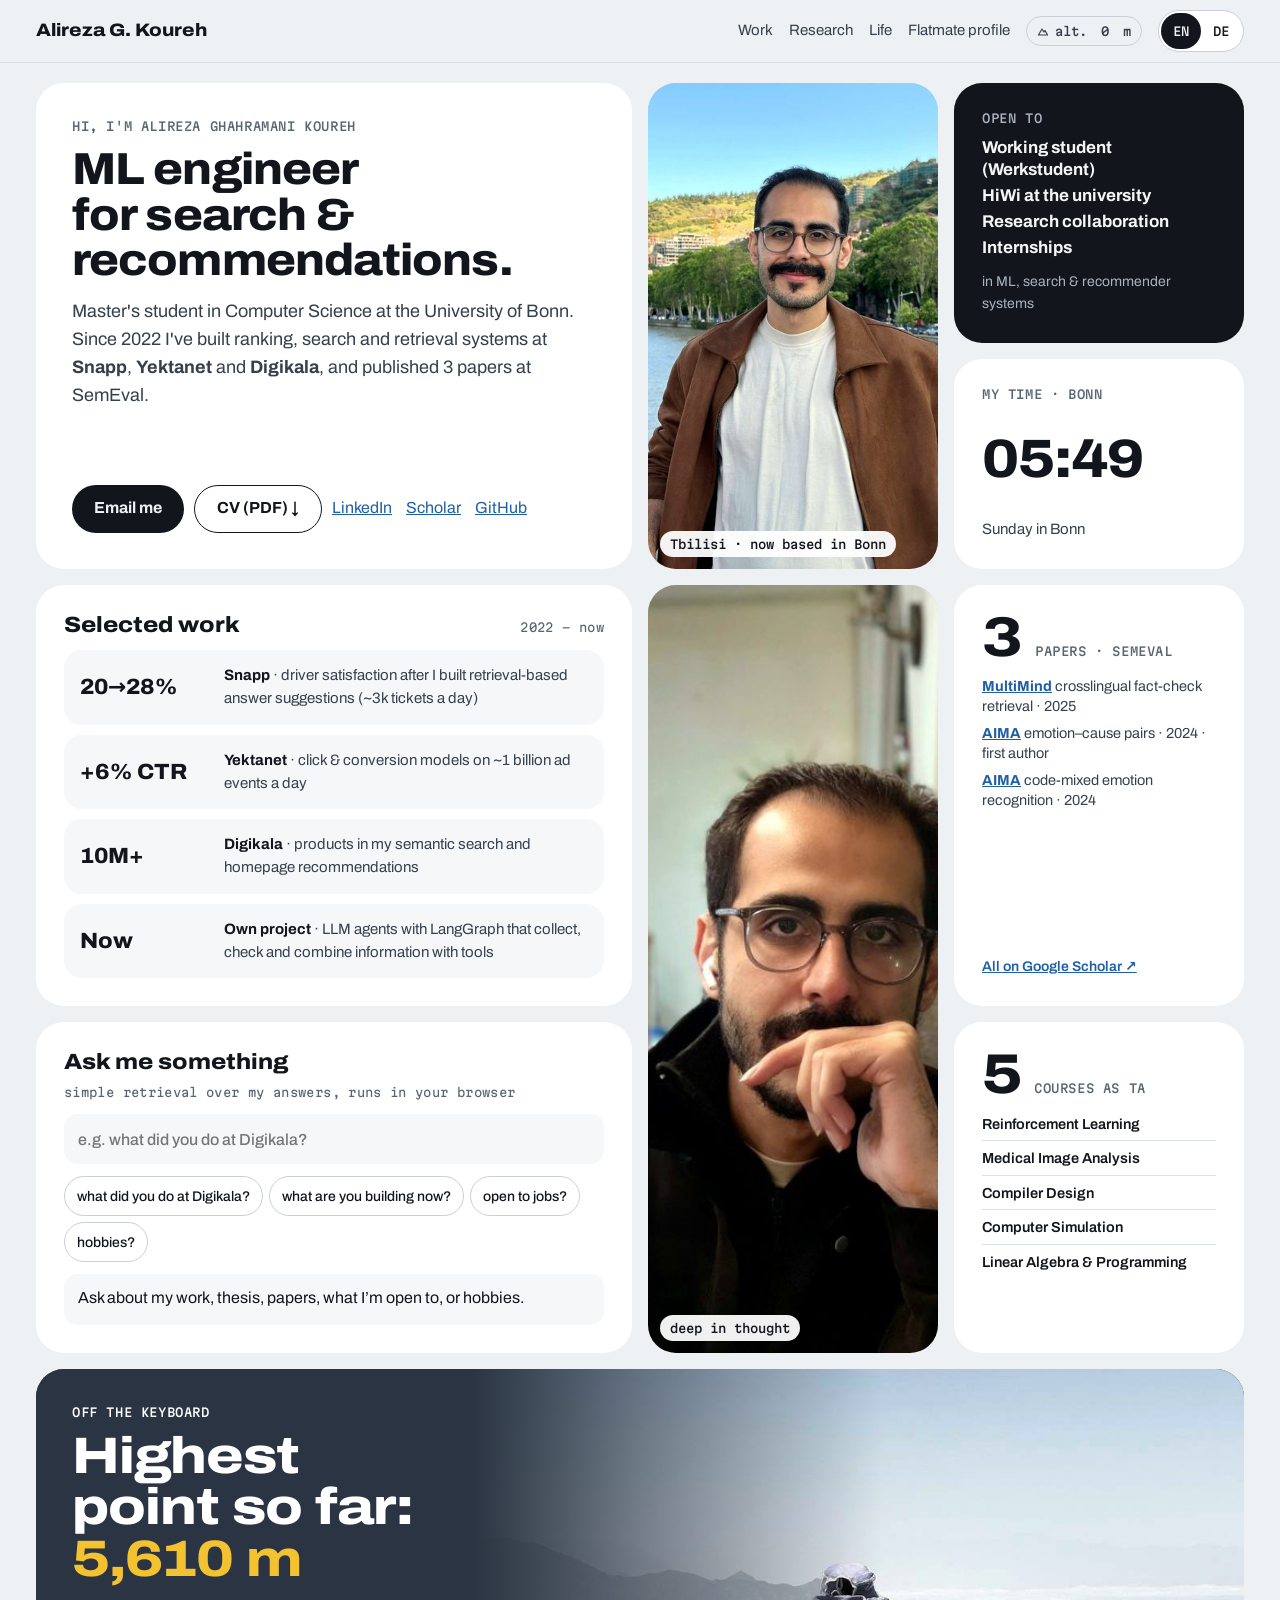
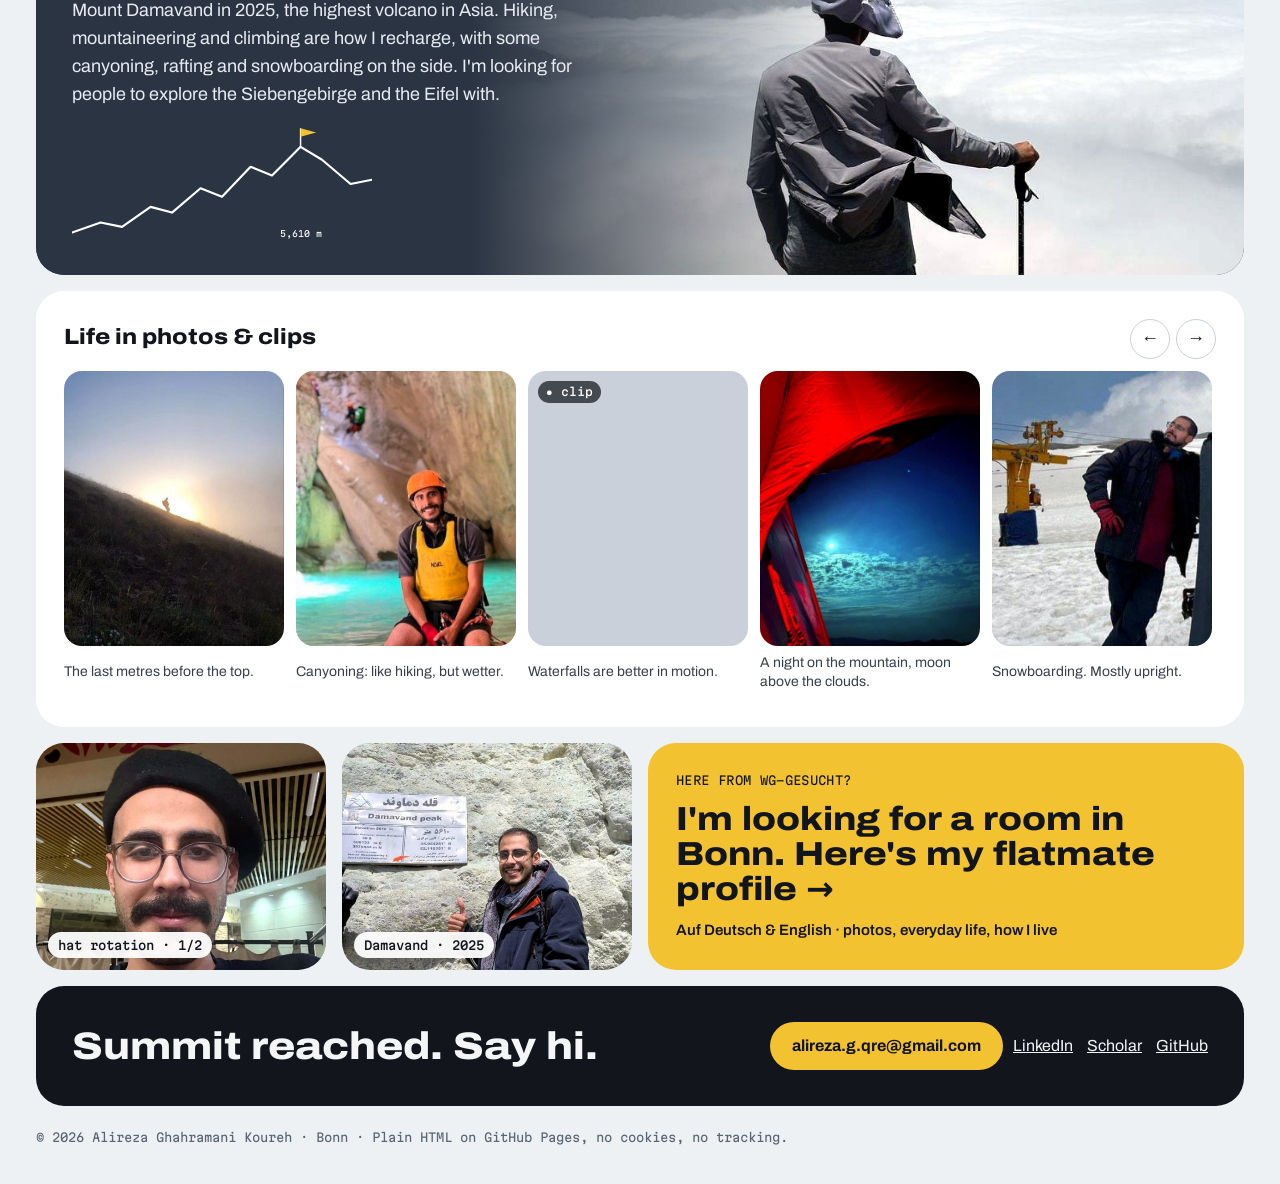
==== index.html @ dc61a6dc "Remove cowboy-hat photo Co-Authored-By: Claude Opus 5.5 <noreply@anthropic.com>" ====
<!doctype html>
<html lang="en">
<head>
<meta charset="utf-8">
<meta name="viewport" content="width=device-width, initial-scale=1, viewport-fit=cover">
<title>Alireza Ghahramani Koureh · ML engineer, MSc student in Bonn</title>
<meta name="description" content="ML engineer for search and recommendations. MSc Computer Science at the University of Bonn. Since 2022 at Snapp, Yektanet and Digikala; 3 SemEval papers.">
<meta property="og:type" content="website">
<meta property="og:url" content="https://alireza-g-qre.github.io/">
<meta property="og:title" content="Alireza Ghahramani Koureh">
<meta property="og:description" content="ML engineer for search & recommendations · MSc CS, University of Bonn">
<meta property="og:image" content="https://alireza-g-qre.github.io/assets/img/og.jpg">
<meta name="twitter:card" content="summary_large_image">
<meta name="theme-color" content="#EEF1F4">
<link rel="icon" href="data:image/svg+xml,%3Csvg xmlns='http://www.w3.org/2000/svg' viewBox='0 0 64 64'%3E%3Crect width='64' height='64' rx='16' fill='%2312161C'/%3E%3Cpath d='M10 50 L28 20 L37 34 L43 26 L54 50Z' fill='%23F2C230'/%3E%3C/svg%3E">
<link rel="stylesheet" href="assets/css/site.css?v=13">
</head>
<body>
<a class="skip" href="#main" data-i18n="skip">Skip to content</a>

<header class="top">
  <div class="top-in">
    <a class="brand" href="#main">Alireza G. Koureh</a>
    <nav class="nav" aria-label="Main">
      <a class="plain hide-sm" href="#work" data-i18n="nav.work">Work</a>
      <a class="plain hide-sm" href="#research" data-i18n="nav.research">Research</a>
      <a class="plain hide-sm" href="#life" data-i18n="nav.life">Life</a>
      <a class="plain" href="wg/" data-i18n="nav.wg">Flatmate profile</a>
      <span class="alt hide-sm" title="Altitude: climbs while you scroll" aria-hidden="true">
        <svg width="12" height="12" viewBox="0 0 24 24" fill="none" stroke="currentColor" stroke-width="2.4" stroke-linecap="round" stroke-linejoin="round"><path d="M3 20l7-12 4 6 2-3 5 9z"/></svg>
        alt.&nbsp;<span id="alt">0</span>&nbsp;m
      </span>
      <div class="lang" role="group" aria-label="Language">
        <button type="button" data-lang="en" aria-pressed="true">EN</button>
        <button type="button" data-lang="de" aria-pressed="false">DE</button>
      </div>
    </nav>
  </div>
</header>

<main id="main" class="g">

  <section class="tile big between c2 r2 hero" style="--i:0">
    <div style="display:grid;gap:14px">
      <span class="kicker" data-i18n="hero.kicker">Hi, I'm Alireza Ghahramani Koureh</span>
      <h1 data-i18n="hero.title">ML engineer for search &amp; recommendations.</h1>
      <p data-i18n="hero.text">Master's student in Computer Science at the University of Bonn. Since 2022 I've built ranking, search and retrieval systems at <strong>Snapp</strong>, <strong>Yektanet</strong> and <strong>Digikala</strong>, and published 3 papers at SemEval.</p>
    </div>
    <div class="actions">
      <a class="btn solid" href="mailto:alireza.g.qre@gmail.com" data-i18n="hero.email">Email me</a>
      <a class="btn line" href="cv/Alireza_Ghahramani_Koureh_CV.pdf" data-i18n="hero.cv">CV (PDF) ↓</a>
      <span class="links">
        <a href="https://www.linkedin.com/in/alireza-ghahramanikoureh/">LinkedIn</a>
        <a href="https://scholar.google.com/citations?hl=en&amp;user=39O8OBsAAAAJ">Scholar</a>
        <a href="https://github.com/Alireza-G-Qre">GitHub</a>
      </span>
    </div>
  </section>

  <figure class="tile photo r2" style="--i:1">
    <img src="assets/img/tbilisi-river.jpg" srcset="assets/img/tbilisi-river-sm.jpg 700w, assets/img/tbilisi-river.jpg 1400w" sizes="(max-width:680px) 100vw, 25vw" alt="Alireza smiling on a bridge in Tbilisi" style="object-position:50% 28%" fetchpriority="high">
    <figcaption class="chip" data-i18n="chip.tbilisi">Tbilisi · now based in Bonn</figcaption>
  </figure>

  <section class="tile dark between open" style="--i:2">
    <span class="kicker" data-i18n="open.k">Open to</span>
    <ul>
      <li data-i18n="open.1">Working student (Werkstudent)</li>
      <li data-i18n="open.2">HiWi at the university</li>
      <li data-i18n="open.3">Research collaboration</li>
      <li data-i18n="open.4">Internships</li>
    </ul>
    <span style="font-size:14px;color:var(--dark-muted)" data-i18n="open.in">in ML, search &amp; recommender systems</span>
  </section>

  <section class="tile between" style="--i:3" aria-label="Local time in Bonn">
    <span class="kicker" data-i18n="clock.k">My time · Bonn</span>
    <span class="clock"><span id="hh">--</span><span class="colon">:</span><span id="mm">--</span></span>
    <span id="day" style="font-size:15px;color:var(--ink-2)">Bonn, Germany</span>
  </section>

  <section id="work" class="tile c2" style="--i:4">
    <div class="head"><h2 data-i18n="work.h">Selected work</h2><span class="mono muted">2022 – now</span></div>
    <div class="work">
      <div class="work-row"><b>20→28%</b><span data-i18n="work.1"><strong>Snapp</strong> · driver satisfaction after I built retrieval-based answer suggestions (~3k tickets a day)</span></div>
      <div class="work-row"><b>+6% CTR</b><span data-i18n="work.2"><strong>Yektanet</strong> · click &amp; conversion models on ~1 billion ad events a day</span></div>
      <div class="work-row"><b>10M+</b><span data-i18n="work.3"><strong>Digikala</strong> · products in my semantic search and homepage recommendations</span></div>
      <div class="work-row"><b data-i18n="work.nowk">Now</b><span data-i18n="work.4"><strong>Own project</strong> · LLM agents with LangGraph that collect, check and combine information with tools</span></div>
    </div>
  </section>

  <figure class="tile photo r2" style="--i:5">
    <img src="assets/img/thinking-sm.jpg" srcset="assets/img/thinking-sm.jpg 700w, assets/img/thinking.jpg 1400w" sizes="(max-width:680px) 100vw, 25vw" alt="Alireza, thoughtful, hand on chin" style="object-position:50% 35%" loading="lazy">
    <figcaption class="chip" data-i18n="chip.office">deep in thought</figcaption>
  </figure>

  <section id="research" class="tile stat" style="--i:6">
    <div class="stat-head"><span class="num">3</span><span class="kicker" data-i18n="papers.k">Papers · SemEval</span></div>
    <ul class="mini-list">
      <li><a href="https://aclanthology.org/2025.semeval-1.303/">MultiMind</a> <span data-i18n="papers.1">crosslingual fact-check retrieval · 2025</span></li>
      <li><a href="https://doi.org/10.18653/v1/2024.semeval-1.243">AIMA</a> <span data-i18n="papers.2">emotion–cause pairs · 2024 · first author</span></li>
      <li><a href="https://doi.org/10.18653/v1/2024.semeval-1.244">AIMA</a> <span data-i18n="papers.3">code-mixed emotion recognition · 2024</span></li>
    </ul>
    <a class="more" href="https://scholar.google.com/citations?hl=en&amp;user=39O8OBsAAAAJ" data-i18n="papers.more">All on Google Scholar ↗</a>
  </section>

  <section class="tile c2 ask" style="--i:7">
    <div class="head"><h2 data-i18n="ask.h">Ask me something</h2><span class="mono muted" data-i18n="ask.sub">simple retrieval over my answers, runs in your browser</span></div>
    <label><span class="sr" data-i18n="ask.label">Your question</span><input id="q" type="text" autocomplete="off" placeholder="e.g. what did you do at Digikala?"></label>
    <div class="sugg" id="sugg"></div>
    <p class="answer" id="answer" aria-live="polite"></p>
  </section>

  <section class="tile stat" style="--i:8">
    <div class="stat-head"><span class="num">5</span><span class="kicker" data-i18n="teach.k">Courses as TA</span></div>
    <ul class="mini-list plain">
      <li>Reinforcement Learning</li>
      <li>Medical Image Analysis</li>
      <li data-i18n="teach.3">Compiler Design</li>
      <li data-i18n="teach.4">Computer Simulation</li>
      <li data-i18n="teach.5">Linear Algebra &amp; Programming</li>
    </ul>
  </section>

  <section id="life" class="tile c4 r2 band" style="--i:9" aria-labelledby="h-mount">
    <img src="assets/img/above-clouds.jpg" srcset="assets/img/above-clouds-sm.jpg 700w, assets/img/above-clouds.jpg 1400w" sizes="100vw" alt="Alireza looking out over a sea of clouds" loading="lazy">
    <div class="band-in">
      <div class="band-text">
        <span class="kicker" data-i18n="mount.k">Off the keyboard</span>
        <h2 id="h-mount" data-i18n="mount.h">Highest point so far:<br><em>5,610 m</em></h2>
        <p data-i18n="mount.t">Mount Damavand in 2025, the highest volcano in Asia. Hiking, mountaineering and climbing are how I recharge, with some canyoning, rafting and snowboarding on the side. I'm looking for people to explore the Siebengebirge and the Eifel with.</p>
        <svg class="ridge-svg" viewBox="0 -20 420 160" role="img" aria-label="Elevation profile up to 5,610 metres">
        <path class="ridge" d="M0 132 L40 118 L70 124 L110 96 L140 104 L180 70 L210 82 L250 40 L280 52 L320 12 L350 30 L390 64 L420 58" fill="none" stroke="#fff" stroke-width="3" stroke-linejoin="round" stroke-linecap="round"/>
        <line x1="320" y1="12" x2="320" y2="-14" stroke="#fff" stroke-width="2"/>
        <path class="flag" d="M320 -14 L342 -8 L320 -2 Z" fill="#F2C230"/>
        <text x="320" y="138" text-anchor="middle" fill="#fff" font-family="Martian Mono, monospace" font-size="12">5,610 m</text>
      </svg>
      </div>
    </div>
  </section>

  <section class="tile c4" style="--i:10" aria-labelledby="h-roll">
    <div class="head">
      <h2 id="h-roll" data-i18n="roll.h">Life in photos &amp; clips</h2>
      <div class="roll-nav"><button type="button" id="rollPrev" aria-label="Previous photos">←</button><button type="button" id="rollNext" aria-label="Next photos">→</button></div>
    </div>
    <div class="roll" id="roll" tabindex="0" aria-label="Photo strip, scroll sideways"></div>
  </section>

  <figure class="tile photo hats pair" style="--i:11" aria-label="Hat rotation">
    <img class="on" src="assets/img/beret-sm.jpg" alt="Alireza in a black beret">
    <img src="assets/img/knit-hat-sm.jpg" alt="Alireza in a knitted hat" loading="lazy">
    <figcaption class="chip"><span data-i18n="hats">hat rotation</span> · <span id="hatN">1</span>/2</figcaption>
  </figure>

  <figure class="tile photo pair" style="--i:12">
    <img src="assets/img/damavand-summit-sm.jpg" alt="Alireza at the Damavand summit sign, 5,610 m" style="object-position:60% 30%" loading="lazy">
    <figcaption class="chip" data-i18n="chip.summit">Damavand · 2025</figcaption>
  </figure>

  <a class="tile yellow between c2" href="wg/" style="--i:13">
    <span class="mono" data-i18n="door.k">HERE FROM WG-GESUCHT?</span>
    <span class="door-title" data-i18n="door.t">I'm looking for a room in Bonn. Here's my flatmate profile →</span>
    <span style="font-size:15px;font-weight:600" data-i18n="door.s">Auf Deutsch &amp; English · photos, everyday life, how I live</span>
  </a>

  <section class="tile dark big foot c4" style="--i:14">
    <span class="foot-title" data-i18n="foot.t">Summit reached. Say hi.</span>
    <div class="actions">
      <a class="btn sun" href="mailto:alireza.g.qre@gmail.com">alireza.g.qre@gmail.com</a>
      <span class="links">
        <a href="https://www.linkedin.com/in/alireza-ghahramanikoureh/">LinkedIn</a>
        <a href="https://scholar.google.com/citations?hl=en&amp;user=39O8OBsAAAAJ">Scholar</a>
        <a href="https://github.com/Alireza-G-Qre">GitHub</a>
      </span>
    </div>
  </section>
</main>
<p class="legal">© 2026 Alireza Ghahramani Koureh · Bonn · <span data-i18n="legal">Plain HTML on GitHub Pages, no cookies, no tracking.</span></p>

<script src="assets/js/home.js?v=12" defer></script>
</body>
</html>
---- assets/css/site.css ----
/* Alireza G. Koureh — personal site. Plain CSS, no build step (GitHub Pages friendly). */
@import url("fonts.css");

:root {
  --ground: #EEF1F4;
  --surface: #FFFFFF;
  --surface-2: #F6F7F9;
  --ink: #12161C;
  --ink-2: #36404C;
  --muted: #5A6573;
  --line: #DCE1E7;
  --line-2: #C9D0D9;
  --accent: #F2C230;      /* summit yellow */
  --link: #1F5FA8;
  --dark: #12161C;
  --dark-ink: #F3F5F7;
  --dark-muted: #A9B3C0;
  --header-bg: rgba(238, 241, 244, .88);
  --radius: 28px;
  --mono: "Martian Mono", ui-monospace, "SFMono-Regular", Menlo, monospace;
  --sans: "Archivo", system-ui, -apple-system, "Segoe UI", sans-serif;
  color-scheme: light;
}
@media (prefers-color-scheme: dark) {
  :root {
    --ground: #0E1116; --surface: #171B22; --surface-2: #1D222B; --ink: #EDF1F5; --ink-2: #C3CBD5;
    --muted: #97A2B0; --line: #262C36; --line-2: #333B47; --link: #8DB8F0; --dark: #05070A;
    --header-bg: rgba(14, 17, 22, .85); color-scheme: dark;
  }
}

* { box-sizing: border-box; }
[hidden] { display: none !important; }
html { scroll-behavior: smooth; }
body { margin: 0; background: var(--ground); color: var(--ink); font: 16px/1.55 var(--sans); -webkit-font-smoothing: antialiased; }
img { max-width: 100%; display: block; }
a { color: var(--link); }
a:hover { color: var(--ink); }
:focus-visible { outline: 3px solid var(--link); outline-offset: 3px; border-radius: 6px; }
h1, h2 { text-wrap: balance; }
.mono { font-family: var(--mono); font-size: 12px; letter-spacing: .03em; }
.muted { color: var(--muted); }
.sr { position: absolute; width: 1px; height: 1px; overflow: hidden; clip: rect(0 0 0 0); white-space: nowrap; }
.skip { position: absolute; left: 12px; top: -60px; background: var(--ink); color: var(--ground); padding: 10px 14px; border-radius: 10px; z-index: 20; }
.skip:focus { top: 12px; }

/* header */
.top { position: sticky; top: 0; z-index: 10; background: var(--header-bg); backdrop-filter: blur(10px); -webkit-backdrop-filter: blur(10px); border-bottom: 1px solid var(--line); }
.top-in { max-width: 1240px; margin: 0 auto; padding: 10px 16px; display: flex; flex-wrap: wrap; gap: 10px 18px; align-items: center; justify-content: space-between; }
.brand { font-weight: 800; font-stretch: 112%; font-size: 18px; color: var(--ink); text-decoration: none; }
.nav { display: flex; flex-wrap: wrap; gap: 8px 16px; align-items: center; font-size: 15px; }
.nav a.plain { color: var(--ink-2); text-decoration: none; }
.nav a.plain:hover { color: var(--ink); text-decoration: underline; }
.pill-cta { color: #12161C !important; font-weight: 700; text-decoration: none; background: var(--accent); border-radius: 999px; padding: 8px 14px; }
.alt { display: inline-flex; align-items: center; gap: 6px; font: 500 12px var(--mono); color: var(--ink-2); border: 1px solid var(--line-2); border-radius: 999px; padding: 7px 10px; min-width: 100px; justify-content: center; font-variant-numeric: tabular-nums; }
.lang { display: flex; background: var(--surface); border: 1px solid var(--line-2); border-radius: 999px; padding: 2px; }
.lang button { font: 500 12px var(--mono); border: 0; border-radius: 999px; padding: 8px 11px; min-height: 36px; min-width: 40px; background: transparent; color: var(--ink); cursor: pointer; }
.lang button[aria-pressed="true"] { background: var(--ink); color: var(--ground); }

/* bento grid */
.g { max-width: 1240px; margin: 0 auto; padding: 20px 16px 56px; display: grid; grid-template-columns: repeat(4, minmax(0, 1fr)); grid-auto-rows: auto; gap: 16px; }
.c2 { grid-column: span 2; } .c4 { grid-column: span 4; } .r2 { grid-row: span 2; }
.tile { min-height: 210px; background: var(--surface); border-radius: var(--radius); padding: 28px; display: flex; flex-direction: column; gap: 12px; position: relative; overflow: hidden;
  transition: transform .3s ease, box-shadow .3s ease; animation: rise .8s cubic-bezier(.2,.7,.2,1) both; animation-delay: calc(var(--i, 0) * 60ms); }
.tile:hover { transform: translateY(-3px); box-shadow: 0 20px 44px rgba(18,22,28,.10); }
.tile.between { justify-content: space-between; }
.tile.big { padding: 36px; }
.tile.dark { background: var(--dark); color: var(--dark-ink); }
.tile.yellow { background: var(--accent); color: #12161C; text-decoration: none; }
.tile.yellow:hover { color: #12161C; }
.tile h2 { margin: 0; font-weight: 800; font-stretch: 112%; font-size: 22px; line-height: 1.15; }
.tile .head { display: flex; justify-content: space-between; align-items: baseline; gap: 8px 12px; flex-wrap: wrap; }
@keyframes rise { from { transform: translateY(14px); } to { transform: none; } }

.photo { padding: 0; background: var(--line-2); margin: 0; }
.photo img { position: absolute; inset: 0; width: 100%; height: 100%; object-fit: cover; transition: transform 1.2s cubic-bezier(.2,.7,.2,1); }
.photo:hover img { transform: scale(1.05); }
.chip { position: absolute; left: 12px; bottom: 12px; font: 500 12px var(--mono); background: rgba(255,255,255,.94); color: #12161C; border-radius: 999px; padding: 6px 10px; }

.kicker { font: 500 12px var(--mono); letter-spacing: .05em; color: var(--muted); text-transform: uppercase; }
.dark .kicker { color: var(--dark-muted); }
.hero > div { min-width: 0; grid-template-columns: minmax(0, 1fr); }
.hero h1 { margin: 0; font-weight: 800; font-stretch: 108%; font-size: clamp(32px, 3.5vw, 50px); line-height: 1.02; letter-spacing: -0.02em; }
.hero p { margin: 0; font-size: 18px; color: var(--ink-2); max-width: 32em; }
.actions { display: flex; flex-wrap: wrap; gap: 10px; align-items: center; }
.btn { display: inline-flex; align-items: center; min-height: 48px; padding: 0 22px; border-radius: 999px; font-weight: 700; text-decoration: none; }
.btn.solid { background: var(--ink); color: var(--ground); }
.btn.solid:hover { color: var(--ground); opacity: .9; }
.btn.line { border: 1.5px solid var(--ink); color: var(--ink); }
.btn.sun { background: var(--accent); color: #12161C; }
.links { display: inline-flex; flex-wrap: wrap; gap: 0 14px; }
.links a { min-height: 44px; display: inline-flex; align-items: center; }
.dark .links a { color: var(--dark-ink); }

.open ul { margin: 0; padding: 0; list-style: none; display: grid; gap: 4px; font-weight: 700; font-size: 17px; line-height: 1.3; }
.clock { font-weight: 800; font-stretch: 110%; font-size: 54px; line-height: 1; letter-spacing: -0.02em; font-variant-numeric: tabular-nums; }
@keyframes blink { 50% { opacity: .25; } }
.colon { animation: blink 1s steps(1) infinite; }
.num { font-weight: 800; font-stretch: 115%; font-size: 64px; line-height: .9; }
.stat-tile { color: var(--ink); text-decoration: none; }
.stat-tile:hover { color: var(--ink); }
.stat-tile p { margin: 0; font-size: 15px; font-weight: 600; }

.stat { justify-content: flex-start; gap: 14px; }
.stat-head { display: flex; align-items: baseline; gap: 12px; }
.stat .num { font-size: 56px; }
.mini-list { margin: 0; padding: 0; list-style: none; display: grid; gap: 8px; font-size: 14.5px; line-height: 1.35; }
.mini-list li { color: var(--ink-2); }
.mini-list a { font-weight: 700; }
.mini-list.plain li { font-weight: 600; color: var(--ink); padding-bottom: 6px; border-bottom: 1px solid var(--line); }
.mini-list.plain li:last-child { border-bottom: 0; padding-bottom: 0; }
.more { margin-top: auto; font-size: 14px; font-weight: 600; }
.work { display: grid; gap: 10px; }
.work-row { display: grid; grid-template-columns: 128px minmax(0, 1fr); gap: 16px; align-items: center; background: var(--surface-2); border-radius: 18px; padding: 14px 16px; }
.work-row b { font-weight: 800; font-stretch: 105%; font-size: 22px; line-height: 1; white-space: nowrap; }
.work-row span { font-size: 15px; color: var(--ink-2); }
.work-row strong { color: var(--ink); }

.ask label { display: flex; align-items: center; gap: 10px; background: var(--surface-2); border-radius: 14px; padding: 0 14px; min-height: 50px; }
.ask input { flex: 1 1 auto; min-width: 0; border: 0; background: transparent; outline: none; font: 500 16px var(--sans); color: var(--ink); padding: 12px 0; }
.sugg { display: flex; flex-wrap: wrap; gap: 6px; }
.sugg button { font: 500 14px var(--sans); color: var(--ink); background: var(--surface); border: 1px solid var(--line-2); border-radius: 999px; padding: 8px 12px; min-height: 40px; cursor: pointer; }
.sugg button:hover { border-color: var(--ink); }
.answer { margin: 0; font-size: 16px; background: var(--surface-2); border-radius: 14px; padding: 12px 14px; min-height: 3.2em; }

.band { padding: 0; min-height: 440px; color: #FFFFFF; background: #6E7F92; justify-content: flex-end; }
.band { background: #2A3442; }
.band > img { position: absolute; top: 0; right: 0; bottom: 0; left: auto; width: 64%; height: 100%; object-fit: cover; object-position: 50% 38%; }
.band::after { content: ""; position: absolute; inset: 0; background: linear-gradient(90deg, #2A3442 0%, #2A3442 36%, rgba(42,52,66,.55) 50%, rgba(42,52,66,0) 70%); }
.band-in { position: relative; z-index: 1; padding: 36px; display: flex; flex-wrap: wrap; gap: 24px; align-items: flex-end; justify-content: space-between; }
.band-text { flex: 1 1 320px; max-width: 540px; display: grid; gap: 12px; }
.band h2 { font-stretch: 118%; font-size: clamp(32px, 4vw, 56px); line-height: 1; letter-spacing: -0.02em; }
.band h2 em { font-style: normal; color: var(--accent); }
.band p { margin: 0; font-size: 18px; color: #E6EBF1; }
.band .kicker { color: #FFFFFF; }
.ridge-svg { width: 100%; max-width: 300px; height: auto; margin-top: 4px; }
.ridge { stroke-dasharray: 1400; stroke-dashoffset: 1400; }
.in-view .ridge { animation: draw 2.8s cubic-bezier(.3,.6,.2,1) forwards .2s; }
@keyframes draw { to { stroke-dashoffset: 0; } }
.flag { transform-origin: 320px 0; animation: flag 2.4s ease-in-out infinite; }
@keyframes flag { 0%,100% { transform: rotate(0); } 50% { transform: rotate(-8deg); } }

.roll { display: flex; gap: 12px; overflow-x: auto; scroll-snap-type: x mandatory; padding-bottom: 8px; scrollbar-width: thin; }
.roll figure { flex: 0 0 220px; margin: 0; scroll-snap-align: start; display: grid; gap: 8px; }
.roll .frame { border-radius: 18px; overflow: hidden; aspect-ratio: 4 / 5; background: var(--line-2); }
.roll .frame { position: relative; }
.roll video { width: 100%; height: 100%; object-fit: cover; display: block; }
.clip-tag { position: absolute; left: 10px; top: 10px; font: 500 11px var(--mono); background: rgba(18,22,28,.72); color: #fff; border-radius: 999px; padding: 4px 8px; }
.roll img { width: 100%; height: 100%; object-fit: cover; transition: transform .8s cubic-bezier(.2,.7,.2,1); }
.roll figure:hover img { transform: scale(1.04); }
.roll figcaption { font-size: 14px; line-height: 1.35; color: var(--ink-2); }
.roll-nav { display: flex; gap: 6px; }
.roll-nav button { width: 40px; height: 40px; border-radius: 999px; border: 1px solid var(--line-2); background: var(--surface); color: var(--ink); cursor: pointer; font-size: 18px; }

.hats img { opacity: 0; transition: opacity .9s ease; object-position: 50% 38%; }
.hats img.on { opacity: 1; }

.door-title { font-weight: 800; font-stretch: 115%; font-size: clamp(24px, 2.6vw, 36px); line-height: 1.05; }
.foot { min-height: 0; flex-direction: row; flex-wrap: wrap; align-items: center; justify-content: space-between; gap: 16px 32px; }
.foot-title { font-weight: 800; font-stretch: 115%; font-size: clamp(26px, 3vw, 40px); line-height: 1.05; }
.legal { max-width: 1240px; margin: -32px auto 0; padding: 0 16px 40px; font: 12px var(--mono); color: var(--muted); }

@media (max-width: 1100px) {
  .g { grid-template-columns: repeat(2, minmax(0, 1fr)); grid-auto-flow: dense; }
  .c4 { grid-column: span 2; }
  .hero.r2 { grid-row: auto; }
  .pair { aspect-ratio: 4 / 5; }
  .band { min-height: 0; display: flex; flex-direction: column; justify-content: flex-start; }
  .band > img { position: relative; inset: auto; width: 100%; height: auto; aspect-ratio: 16 / 10; object-position: 50% 30%; }
  .band::after { display: none; }
}
@media (max-width: 680px) {
  .g { grid-template-columns: repeat(2, minmax(0, 1fr)); grid-auto-rows: auto; gap: 12px; padding-top: 14px; }
  .g > * { grid-column: span 2; } .r2 { grid-row: auto; }
  .g > .pair { grid-column: span 1; }
  .photo { aspect-ratio: 4 / 5; }
  .pair .chip { font-size: 10.5px; left: 8px; bottom: 8px; padding: 5px 8px; }
  .tile, .tile.big { padding: 22px; }
  .tile.band, .tile.photo { padding: 0; }
  .band > img { aspect-ratio: 4 / 3.4; }
  .band-in { padding: 24px; }
  .hide-sm { display: none !important; }
  .top { position: static; }
  .work-row { grid-template-columns: 1fr; gap: 4px; }
  .hero h1 { font-size: 30px; font-stretch: 100%; }
  .hero p { font-size: 17px; }
  .roll figure { flex-basis: 70%; }
  .roll-nav { display: none; }
}
@media (prefers-reduced-motion: reduce) {
  *, *::before, *::after { animation: none !important; transition: none !important; scroll-behavior: auto !important; }
  .ridge { stroke-dashoffset: 0; }
}

/* ---------- flatmate profile (/wg/) ---------- */
.wg { max-width: 560px; margin: 0 auto; padding: 0 14px 28px; display: grid; grid-template-columns: minmax(0, 1fr); gap: 12px; }
.wg-top { max-width: 1120px; margin: 0 auto; padding: 12px 14px; display: flex; justify-content: space-between; align-items: center; gap: 10px; }
.wg-top .brand { font-size: 16px; }
.carousel { position: relative; border-radius: 26px; overflow: hidden; background: var(--line-2); }
.slides { display: flex; overflow-x: auto; scroll-snap-type: x mandatory; scrollbar-width: none; }
.slides::-webkit-scrollbar { display: none; }
.slides img { flex: 0 0 100%; width: 100%; aspect-ratio: 4 / 5; object-fit: cover; scroll-snap-align: start; }
.dots { position: absolute; left: 0; right: 0; bottom: 14px; display: flex; justify-content: center; gap: 6px; }
.dots button { width: 8px; height: 8px; padding: 0; border: 0; border-radius: 999px; background: #FFFFFF; opacity: .65; box-shadow: 0 1px 4px rgba(0,0,0,.3); transition: width .3s, opacity .3s; cursor: pointer; }
.dots button[aria-current="true"] { width: 22px; opacity: 1; }
.dots button::before { content: ""; position: absolute; inset: -12px -4px; }
.dots button { position: relative; }
.swipe { position: absolute; right: 14px; top: 14px; font: 500 12px var(--mono); background: rgba(255,255,255,.94); color: #12161C; border-radius: 999px; padding: 6px 10px; animation: nudge 1.6s ease-in-out infinite; }
@keyframes nudge { 0%,100% { transform: translateX(0); } 50% { transform: translateX(6px); } }
.arrows { position: absolute; inset: 50% 10px auto; display: flex; justify-content: space-between; transform: translateY(-50%); pointer-events: none; }
.arrows button { pointer-events: auto; width: 44px; height: 44px; border-radius: 999px; border: 0; background: rgba(255,255,255,.9); color: #12161C; font-size: 20px; cursor: pointer; }
.card { background: var(--surface); border-radius: 26px; padding: 22px; display: grid; gap: 12px; animation: rise .7s cubic-bezier(.2,.7,.2,1) both; animation-delay: calc(var(--i, 0) * 50ms); }
.card h1 { margin: 0; font-weight: 800; font-stretch: 112%; font-size: clamp(28px, 4vw, 40px); line-height: 1.05; }
.card h2 { margin: 0; font-weight: 800; font-stretch: 110%; font-size: 21px; }
.card p { margin: 0; color: var(--ink-2); }
.card.lead p { font-size: 17px; }
.tags { display: flex; flex-wrap: wrap; gap: 6px; }
.tags span { font-size: 14px; background: var(--surface-2); border-radius: 999px; padding: 6px 12px; }
.facts { background: var(--accent); color: #12161C; grid-template-columns: repeat(2, minmax(0, 1fr)); }
.facts span { display: block; font: 500 12px var(--mono); }
.live { margin: 0; padding: 0; list-style: none; display: grid; gap: 12px; }
.live li { display: grid; grid-template-columns: 84px minmax(0, 1fr); gap: 10px; }
.live li > span:first-child { font: 500 12px var(--mono); color: var(--muted); padding-top: 3px; }
.mini { display: grid; grid-template-columns: repeat(2, minmax(0, 1fr)); gap: 8px; }
.mini img { width: 100%; aspect-ratio: 1; object-fit: cover; border-radius: 14px; }
.trust { background: var(--dark); color: var(--dark-ink); }
.trust ul { margin: 0; padding: 0; list-style: none; display: grid; gap: 8px; color: #D6DCE4; }
.trust a { color: var(--accent); }
.cta { position: sticky; bottom: 12px; z-index: 3; display: flex; align-items: center; justify-content: space-between; gap: 12px; min-height: 60px; padding: 0 22px; border-radius: 999px; background: #12161C; color: #FFFFFF; font-weight: 800; font-stretch: 110%; font-size: 18px; text-decoration: none; box-shadow: 0 10px 30px rgba(18,22,28,.28); }
.cta:hover { color: #FFFFFF; }
.cta small { font: 500 12px var(--mono); color: var(--accent); }
.wg-col { display: grid; gap: 12px; min-width: 0; padding-bottom: 4px; }
@media (min-width: 900px) {
  .wg { grid-template-columns: minmax(0, 1fr) minmax(0, 1.1fr); gap: 20px; max-width: 1120px; align-items: start; }
  .carousel { position: sticky; top: 16px; }
  .cta { position: static; }
  .mini { grid-template-columns: repeat(4, minmax(0, 1fr)); }
}
@media (prefers-color-scheme: dark) {
  .trust { background: #05070A; }
  .cta { background: var(--accent); color: #12161C; }
  .cta:hover { color: #12161C; }
  .cta small { color: #12161C; }
  .tile.dark { border: 1px solid var(--line-2); }
}
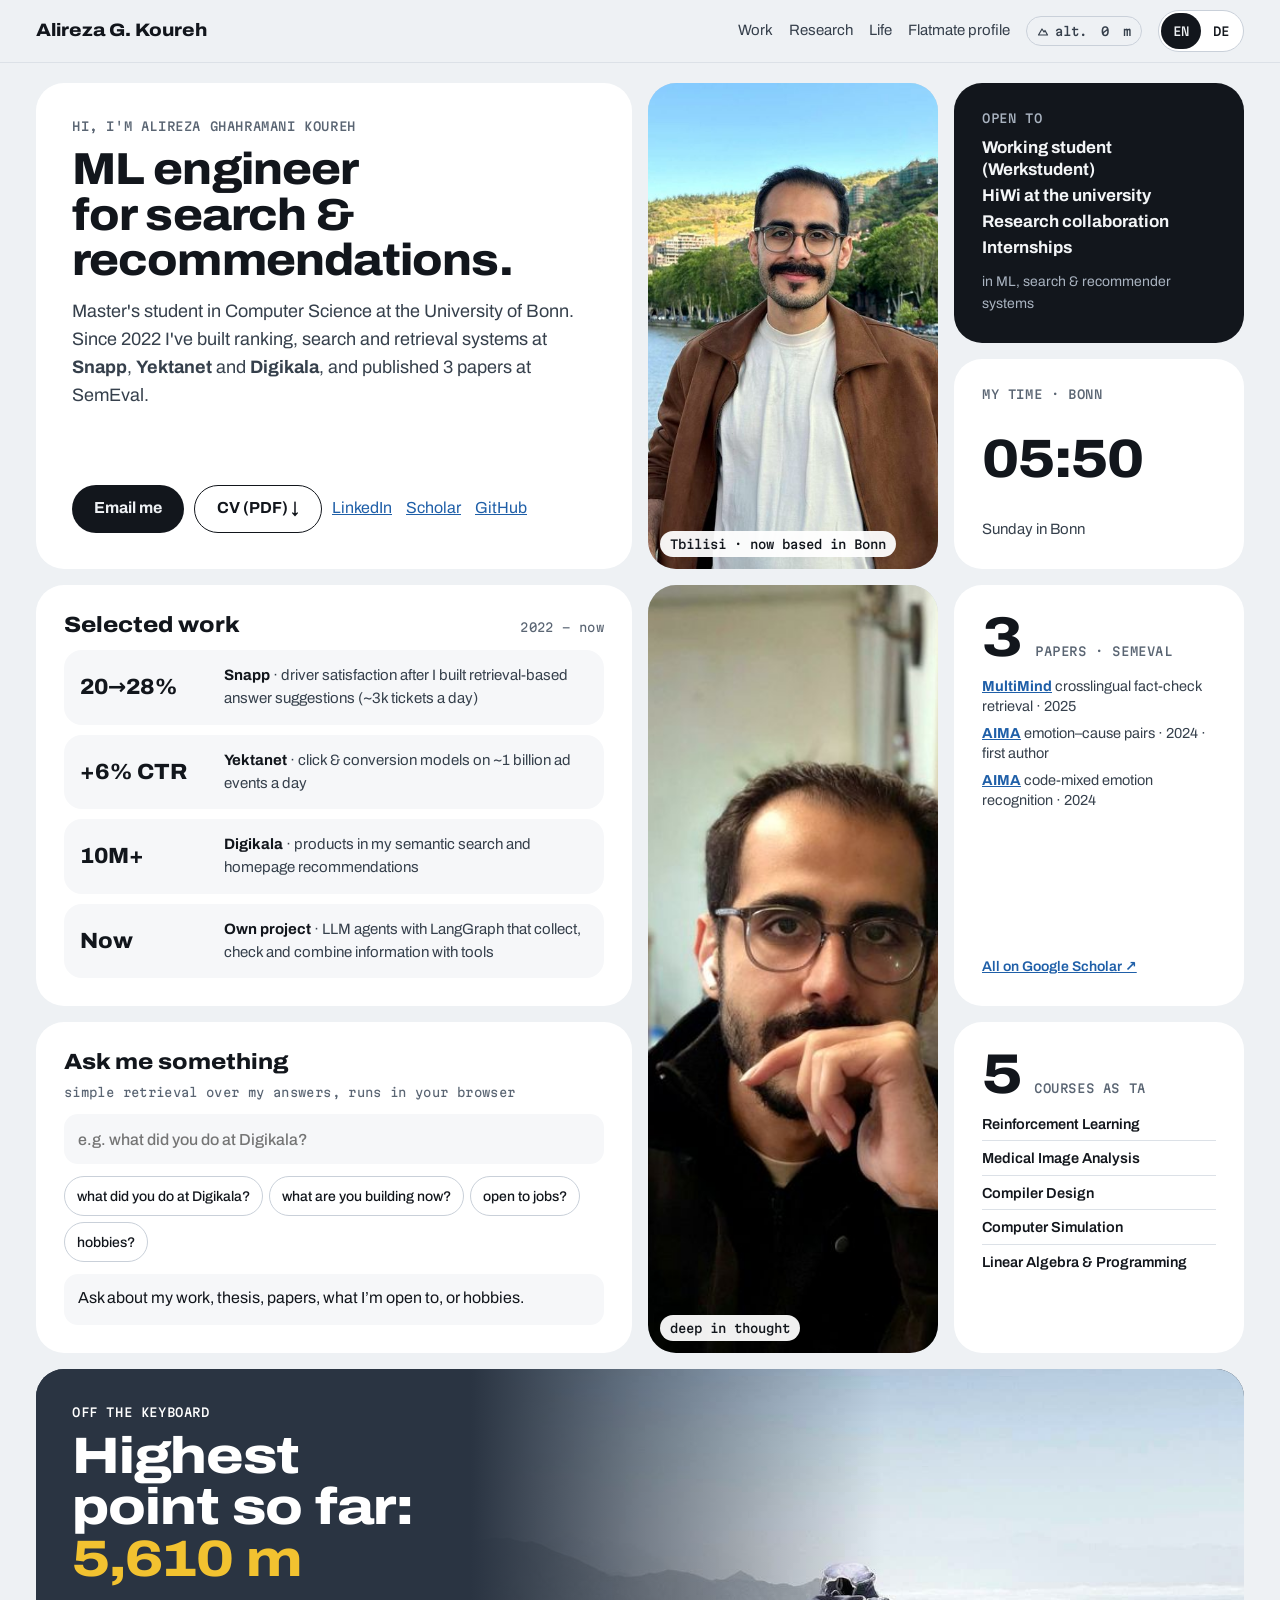
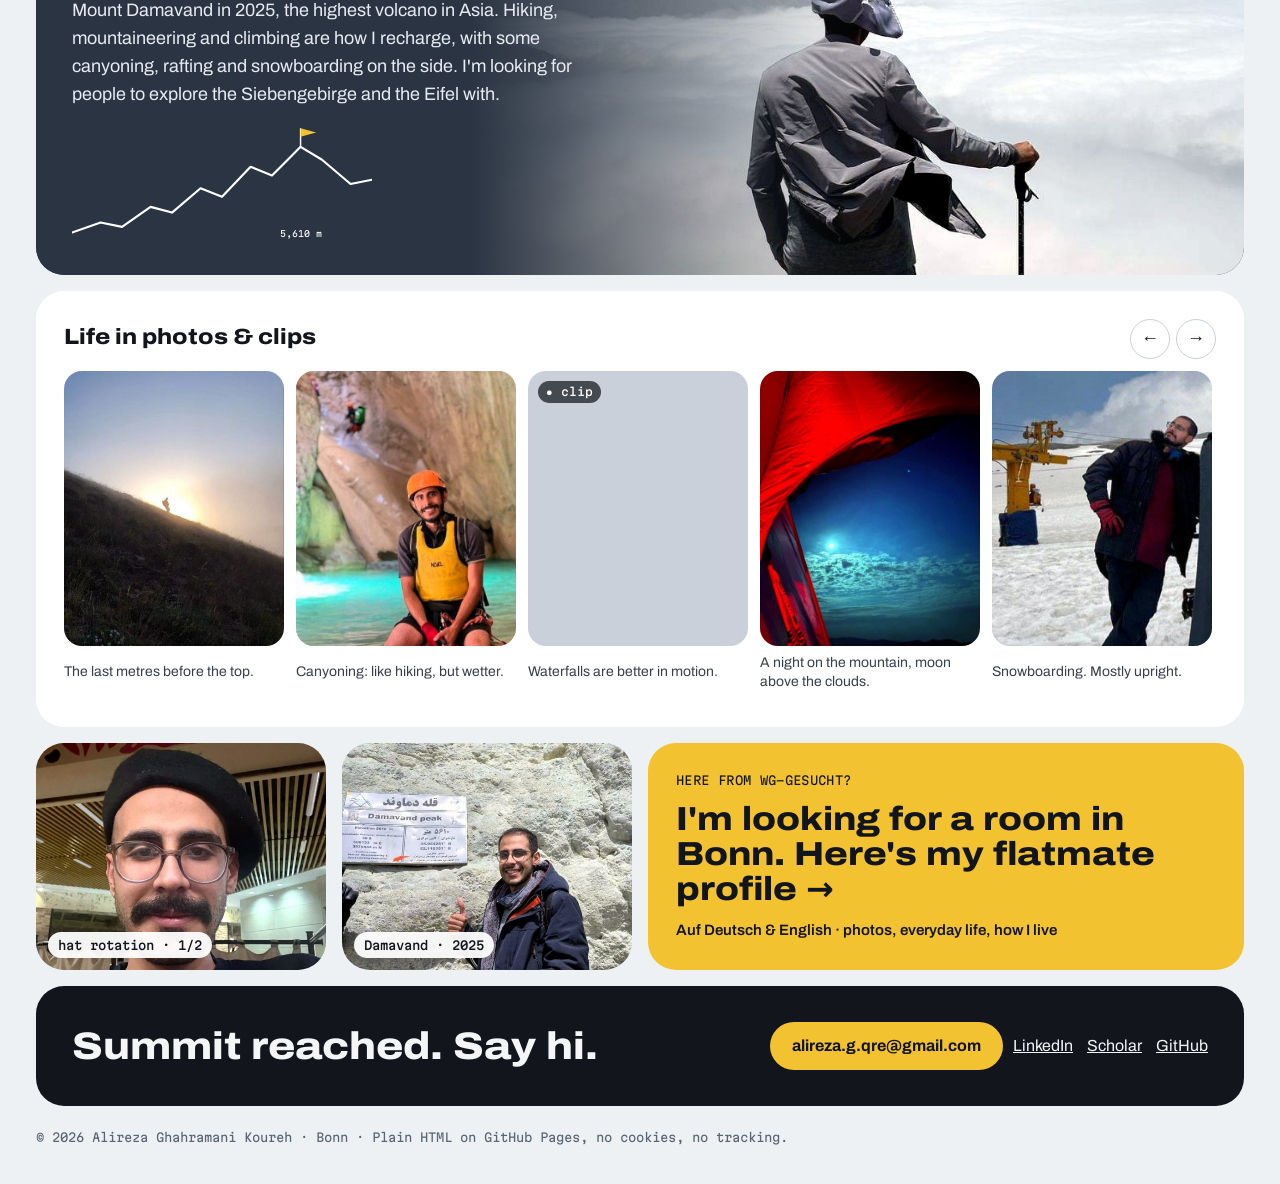
==== commit c3c30bef: "German texts: natural, culturally fitting wording Co-Authored-By: Claude Opus 5.5 <noreply@anthropic" ====
--- a/index.html
+++ b/index.html
@@ -178,6 +178,6 @@
 </main>
 <p class="legal">© 2026 Alireza Ghahramani Koureh · Bonn · <span data-i18n="legal">Plain HTML on GitHub Pages, no cookies, no tracking.</span></p>
 
-<script src="assets/js/home.js?v=12" defer></script>
+<script src="assets/js/home.js?v=13" defer></script>
 </body>
 </html>
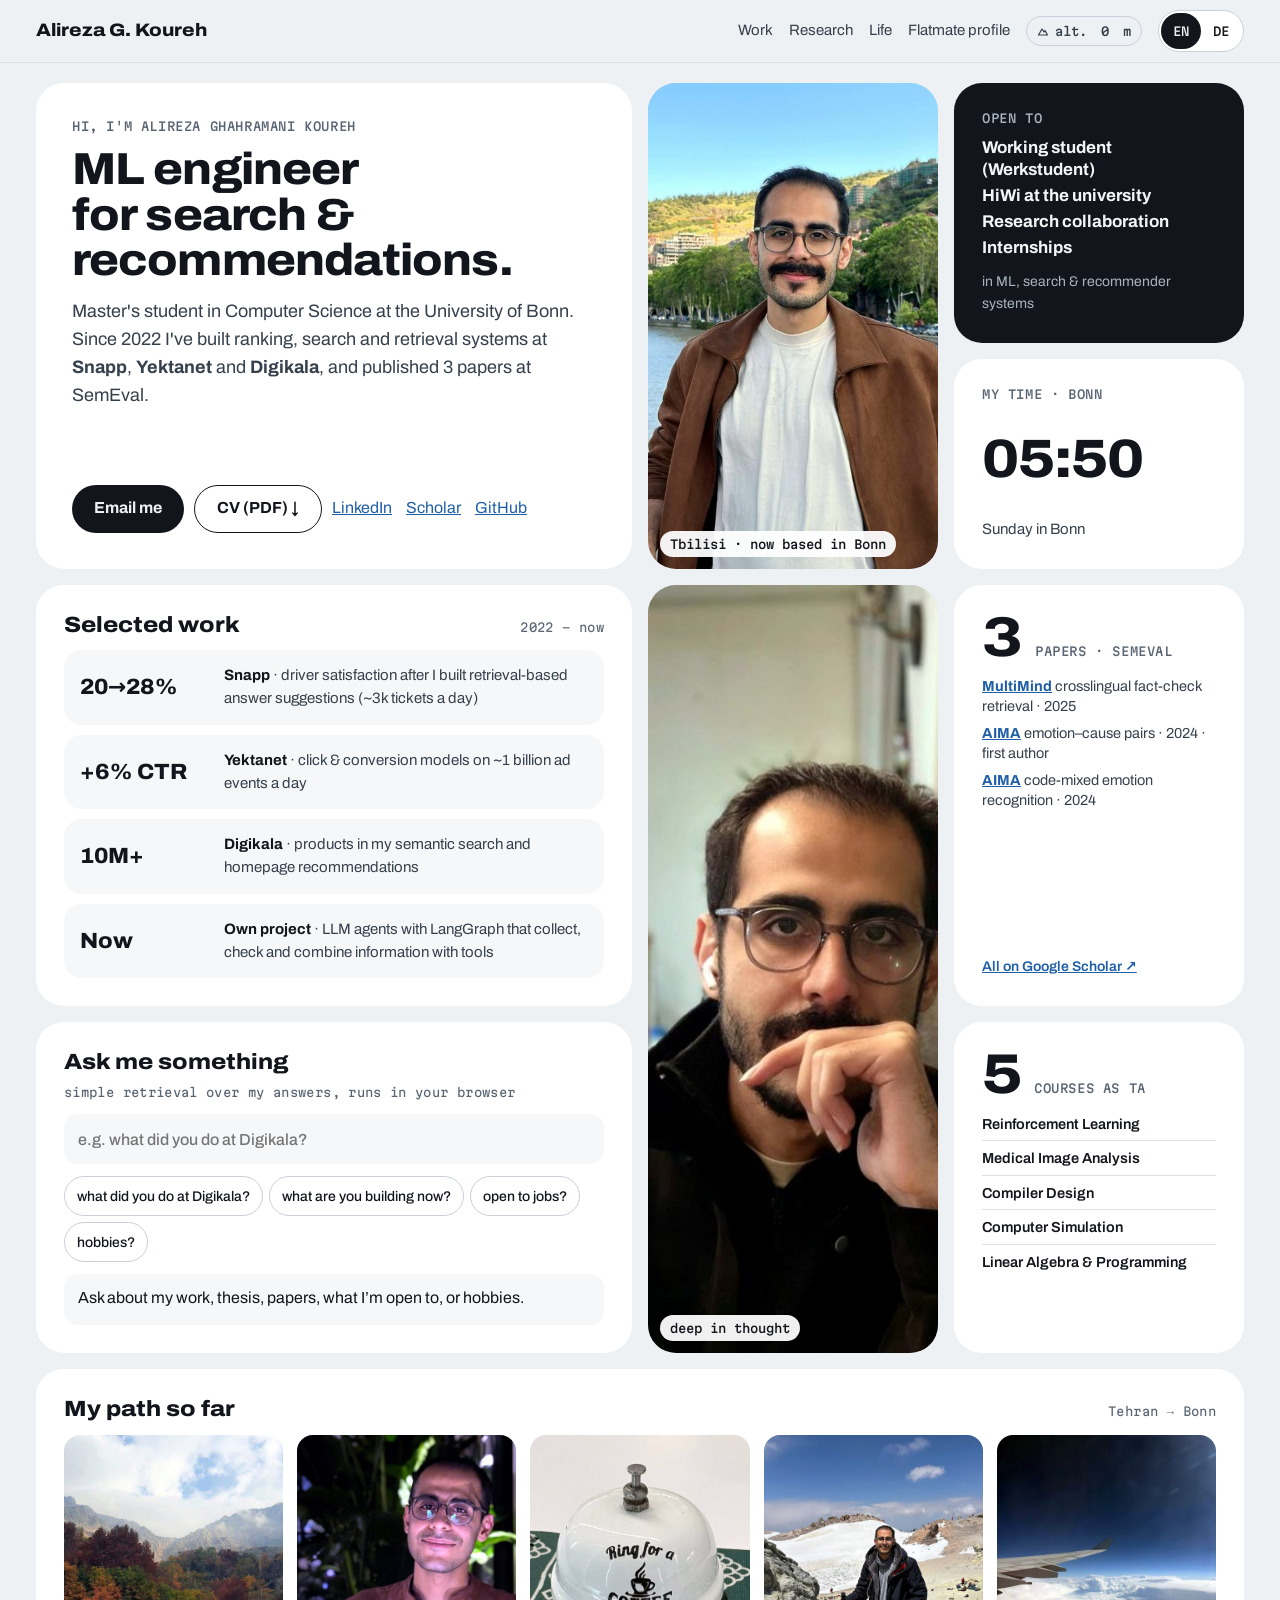
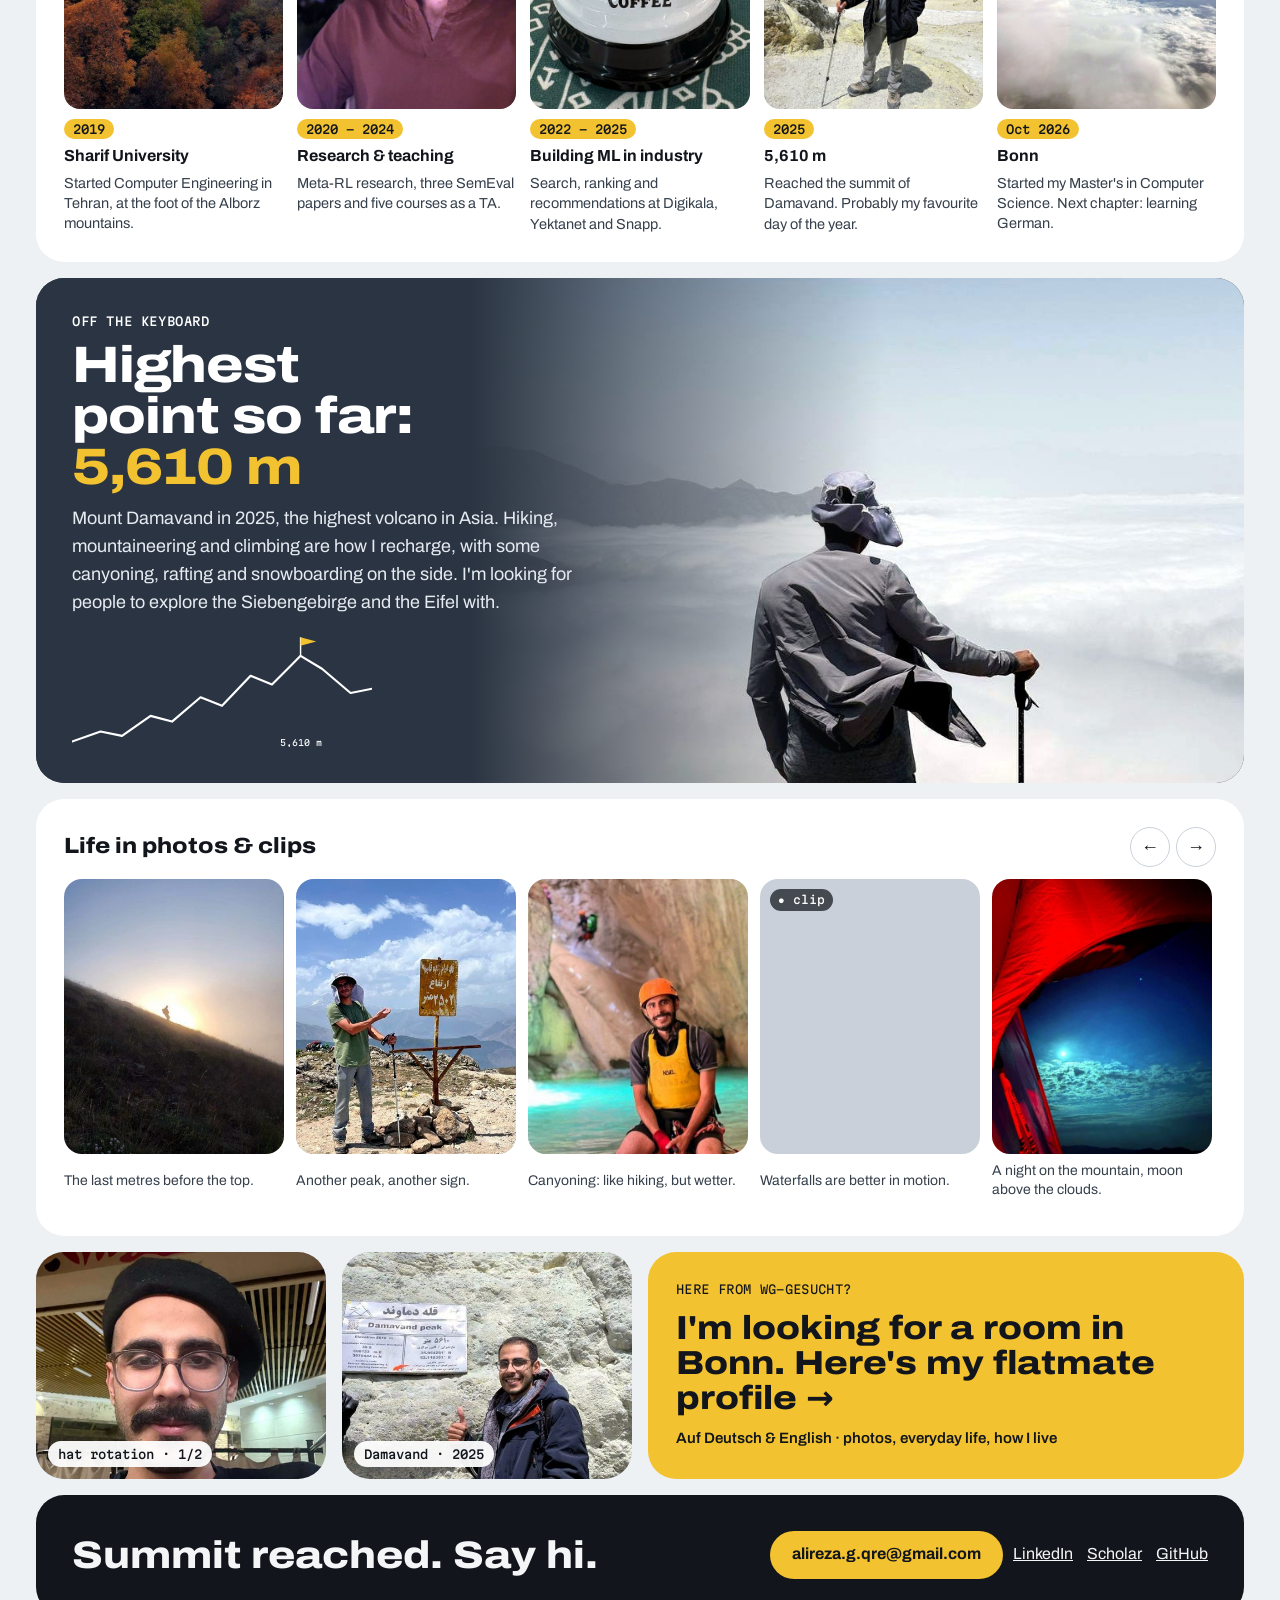
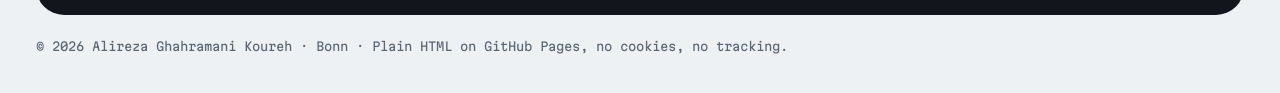
==== commit 561cd10e: "Add 'My path so far' story section, more photos Co-Authored-By: Claude Opus 5.5 <noreply@anthropic.c" ====
--- a/index.html
+++ b/index.html
@@ -13,7 +13,7 @@
 <meta name="twitter:card" content="summary_large_image">
 <meta name="theme-color" content="#EEF1F4">
 <link rel="icon" href="data:image/svg+xml,%3Csvg xmlns='http://www.w3.org/2000/svg' viewBox='0 0 64 64'%3E%3Crect width='64' height='64' rx='16' fill='%2312161C'/%3E%3Cpath d='M10 50 L28 20 L37 34 L43 26 L54 50Z' fill='%23F2C230'/%3E%3C/svg%3E">
-<link rel="stylesheet" href="assets/css/site.css?v=13">
+<link rel="stylesheet" href="assets/css/site.css?v=15">
 </head>
 <body>
 <a class="skip" href="#main" data-i18n="skip">Skip to content</a>
@@ -122,7 +122,18 @@
     </ul>
   </section>
 
-  <section id="life" class="tile c4 r2 band" style="--i:9" aria-labelledby="h-mount">
+  <section id="path" class="tile c4" style="--i:9" aria-labelledby="h-path">
+    <div class="head"><h2 id="h-path" data-i18n="path.h">My path so far</h2><span class="mono muted" data-i18n="path.sub">Tehran → Bonn</span></div>
+    <ol class="path">
+      <li><img src="assets/img/autumn-mountains-sm.jpg" alt="Autumn forest below the Alborz mountains" loading="lazy"><span class="yr">2019</span><b data-i18n="path.1h">Sharif University</b><span data-i18n="path.1">Started Computer Engineering in Tehran, at the foot of the Alborz mountains.</span></li>
+      <li><img src="assets/img/night-portrait-sm.jpg" alt="Portrait of Alireza at night" loading="lazy" style="object-position:50% 30%"><span class="yr">2020 – 2024</span><b data-i18n="path.2h">Research &amp; teaching</b><span data-i18n="path.2">Meta-RL research, three SemEval papers and five courses as a TA.</span></li>
+      <li><img src="assets/img/coffee-bell-sm.jpg" alt="A desk bell labelled Ring for a coffee" loading="lazy"><span class="yr">2022 – 2025</span><b data-i18n="path.3h">Building ML in industry</b><span data-i18n="path.3">Search, ranking and recommendations at Digikala, Yektanet and Snapp.</span></li>
+      <li><img src="assets/img/damavand-crater-sm.jpg" alt="Alireza on the snowy summit area of Damavand" loading="lazy" style="object-position:50% 40%"><span class="yr">2025</span><b data-i18n="path.4h">5,610 m</b><span data-i18n="path.4">Reached the summit of Damavand. Probably my favourite day of the year.</span></li>
+      <li><img src="assets/img/plane-wing-sm.jpg" alt="Aeroplane wing above the clouds" loading="lazy"><span class="yr">Oct 2026</span><b data-i18n="path.5h">Bonn</b><span data-i18n="path.5">Started my Master's in Computer Science. Next chapter: learning German.</span></li>
+    </ol>
+  </section>
+
+  <section id="life" class="tile c4 r2 band" style="--i:10" aria-labelledby="h-mount">
     <img src="assets/img/above-clouds.jpg" srcset="assets/img/above-clouds-sm.jpg 700w, assets/img/above-clouds.jpg 1400w" sizes="100vw" alt="Alireza looking out over a sea of clouds" loading="lazy">
     <div class="band-in">
       <div class="band-text">
@@ -178,6 +189,6 @@
 </main>
 <p class="legal">© 2026 Alireza Ghahramani Koureh · Bonn · <span data-i18n="legal">Plain HTML on GitHub Pages, no cookies, no tracking.</span></p>
 
-<script src="assets/js/home.js?v=13" defer></script>
+<script src="assets/js/home.js?v=14" defer></script>
 </body>
 </html>
--- a/assets/css/site.css
+++ b/assets/css/site.css
@@ -110,6 +110,11 @@
 .mini-list.plain li { font-weight: 600; color: var(--ink); padding-bottom: 6px; border-bottom: 1px solid var(--line); }
 .mini-list.plain li:last-child { border-bottom: 0; padding-bottom: 0; }
 .more { margin-top: auto; font-size: 14px; font-weight: 600; }
+.path { list-style: none; margin: 0; padding: 0; display: grid; grid-template-columns: repeat(5, minmax(0, 1fr)); gap: 14px; position: relative; }
+.path li { display: grid; gap: 6px; align-content: start; font-size: 14.5px; line-height: 1.4; color: var(--ink-2); }
+.path img { width: 100%; aspect-ratio: 4 / 5; object-fit: cover; border-radius: 16px; background: var(--line-2); margin-bottom: 4px; }
+.path .yr { justify-self: start; font: 500 12px var(--mono); background: var(--accent); color: #12161C; border-radius: 999px; padding: 3px 9px; }
+.path b { color: var(--ink); font-size: 16px; }
 .work { display: grid; gap: 10px; }
 .work-row { display: grid; grid-template-columns: 128px minmax(0, 1fr); gap: 16px; align-items: center; background: var(--surface-2); border-radius: 18px; padding: 14px 16px; }
 .work-row b { font-weight: 800; font-stretch: 105%; font-size: 22px; line-height: 1; white-space: nowrap; }
@@ -161,6 +166,8 @@
 .legal { max-width: 1240px; margin: -32px auto 0; padding: 0 16px 40px; font: 12px var(--mono); color: var(--muted); }
 
 @media (max-width: 1100px) {
+  .path { display: flex; overflow-x: auto; scroll-snap-type: x mandatory; padding-bottom: 8px; }
+  .path li { flex: 0 0 36%; scroll-snap-align: start; }
   .g { grid-template-columns: repeat(2, minmax(0, 1fr)); grid-auto-flow: dense; }
   .c4 { grid-column: span 2; }
   .hero.r2 { grid-row: auto; }
@@ -185,6 +192,7 @@
   .hero h1 { font-size: 30px; font-stretch: 100%; }
   .hero p { font-size: 17px; }
   .roll figure { flex-basis: 70%; }
+  .path li { flex-basis: 68%; }
   .roll-nav { display: none; }
 }
 @media (prefers-reduced-motion: reduce) {
@@ -195,7 +203,9 @@
 /* ---------- flatmate profile (/wg/) ---------- */
 .wg { max-width: 560px; margin: 0 auto; padding: 0 14px 28px; display: grid; grid-template-columns: minmax(0, 1fr); gap: 12px; }
 .wg-top { max-width: 1120px; margin: 0 auto; padding: 12px 14px; display: flex; justify-content: space-between; align-items: center; gap: 10px; }
-.wg-top .brand { font-size: 16px; }
+.back { display: inline-flex; align-items: center; gap: 8px; min-height: 42px; padding: 0 16px 0 12px; border: 1.5px solid var(--line-2); border-radius: 999px; background: var(--surface); color: var(--ink); font-weight: 700; font-size: 15px; text-decoration: none; transition: border-color .2s, transform .2s; }
+.back:hover { color: var(--ink); border-color: var(--ink); transform: translateX(-2px); }
+.back span[aria-hidden] { font-size: 18px; line-height: 1; }
 .carousel { position: relative; border-radius: 26px; overflow: hidden; background: var(--line-2); }
 .slides { display: flex; overflow-x: auto; scroll-snap-type: x mandatory; scrollbar-width: none; }
 .slides::-webkit-scrollbar { display: none; }
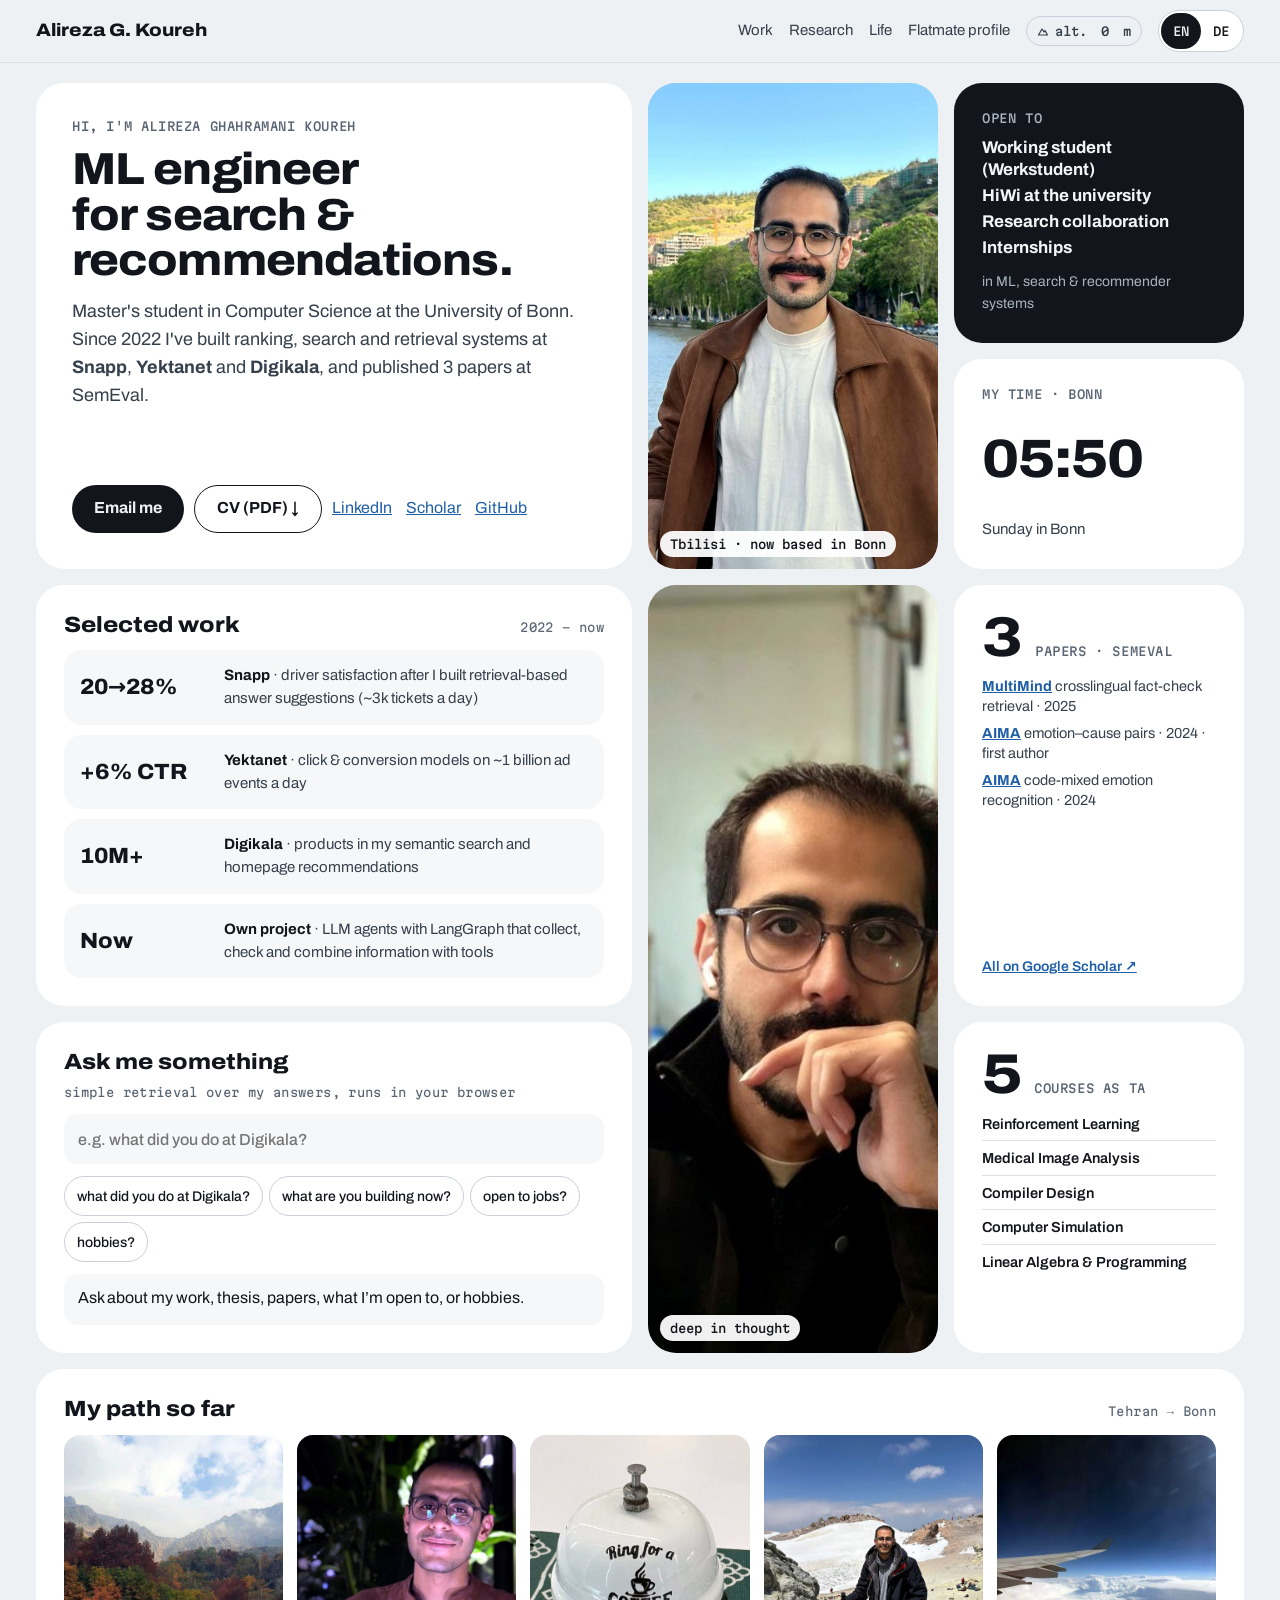
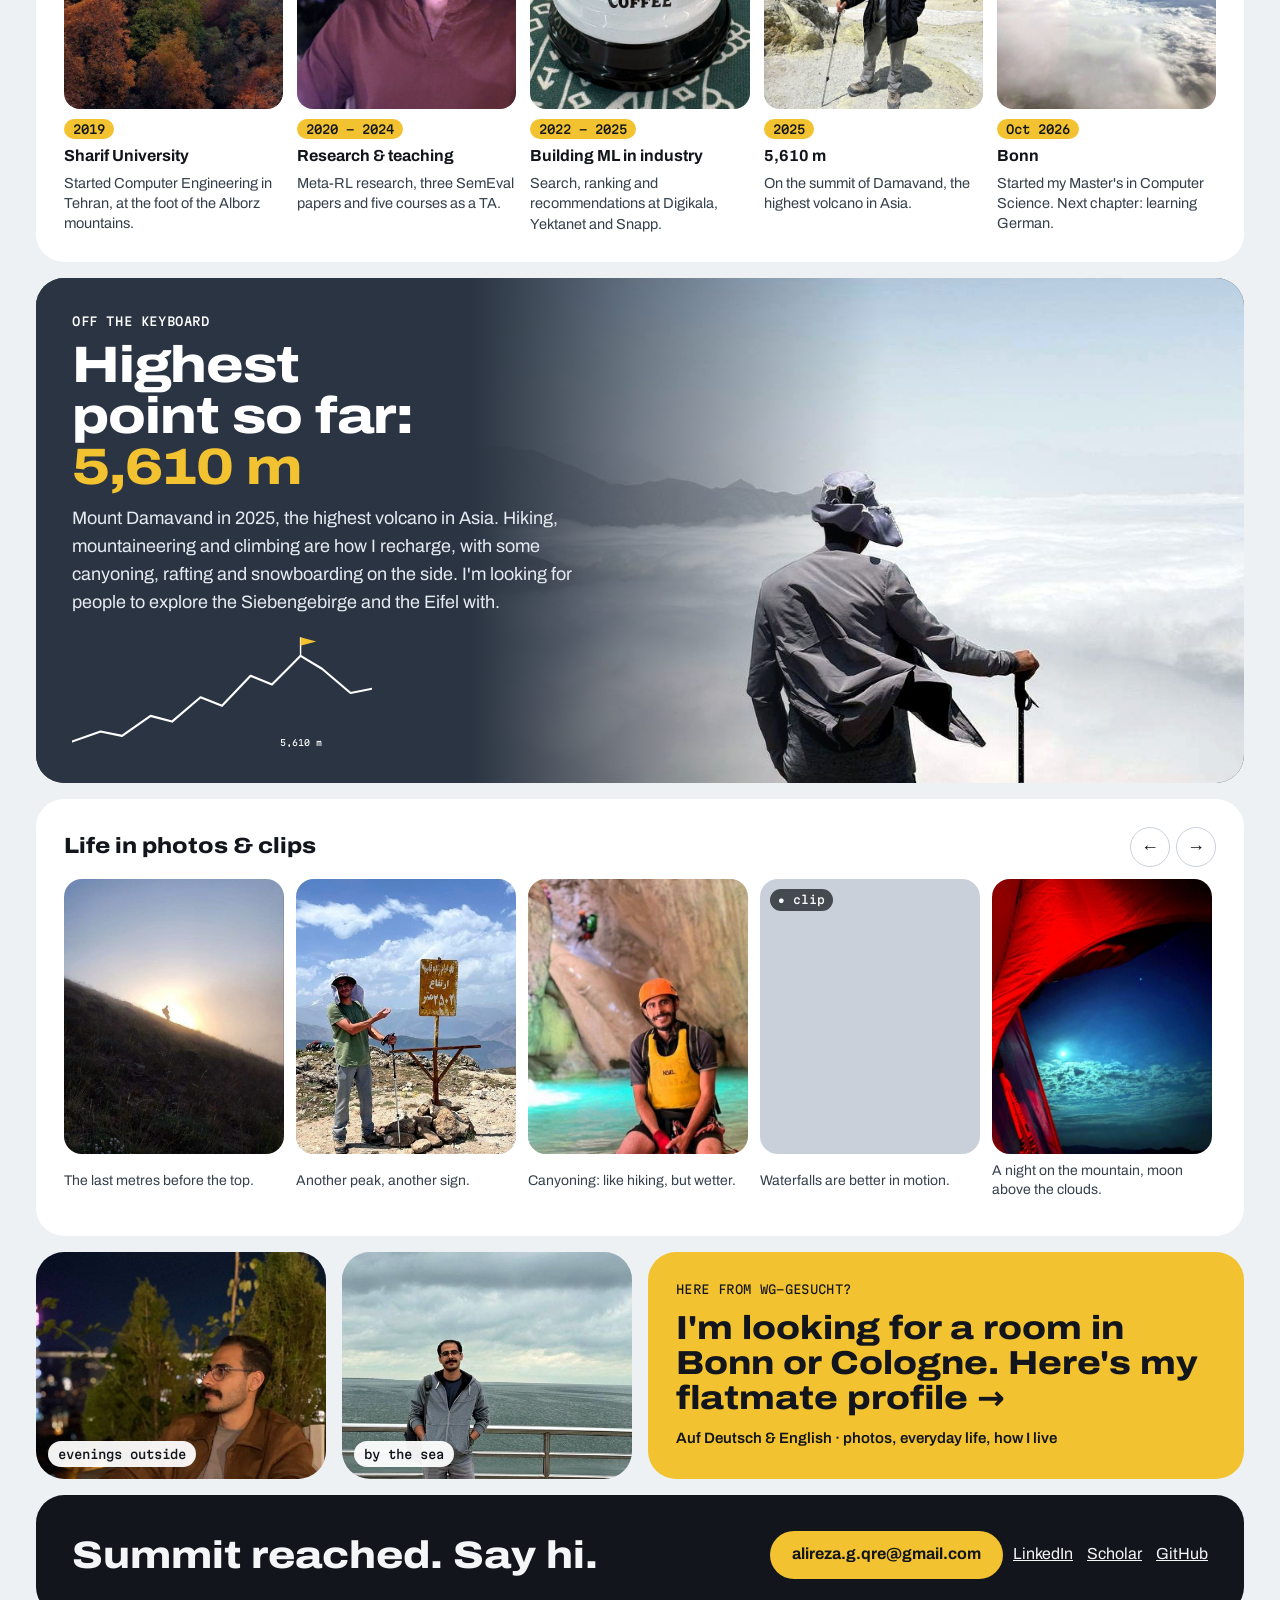
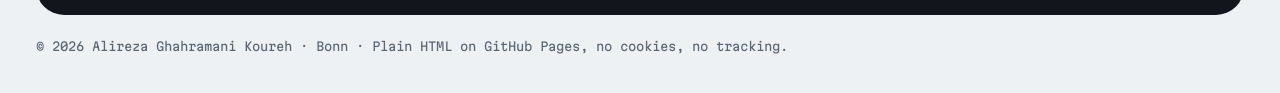
==== commit 038a200f: "Final review fixes: replace weak hat/duplicate summit tiles, neutral path text, Bonn or Cologne Co-A" ====
--- a/index.html
+++ b/index.html
@@ -128,7 +128,7 @@
       <li><img src="assets/img/autumn-mountains-sm.jpg" alt="Autumn forest below the Alborz mountains" loading="lazy"><span class="yr">2019</span><b data-i18n="path.1h">Sharif University</b><span data-i18n="path.1">Started Computer Engineering in Tehran, at the foot of the Alborz mountains.</span></li>
       <li><img src="assets/img/night-portrait-sm.jpg" alt="Portrait of Alireza at night" loading="lazy" style="object-position:50% 30%"><span class="yr">2020 – 2024</span><b data-i18n="path.2h">Research &amp; teaching</b><span data-i18n="path.2">Meta-RL research, three SemEval papers and five courses as a TA.</span></li>
       <li><img src="assets/img/coffee-bell-sm.jpg" alt="A desk bell labelled Ring for a coffee" loading="lazy"><span class="yr">2022 – 2025</span><b data-i18n="path.3h">Building ML in industry</b><span data-i18n="path.3">Search, ranking and recommendations at Digikala, Yektanet and Snapp.</span></li>
-      <li><img src="assets/img/damavand-crater-sm.jpg" alt="Alireza on the snowy summit area of Damavand" loading="lazy" style="object-position:50% 40%"><span class="yr">2025</span><b data-i18n="path.4h">5,610 m</b><span data-i18n="path.4">Reached the summit of Damavand. Probably my favourite day of the year.</span></li>
+      <li><img src="assets/img/damavand-crater-sm.jpg" alt="Alireza on the snowy summit area of Damavand" loading="lazy" style="object-position:50% 40%"><span class="yr">2025</span><b data-i18n="path.4h">5,610 m</b><span data-i18n="path.4">On the summit of Damavand, the highest volcano in Asia.</span></li>
       <li><img src="assets/img/plane-wing-sm.jpg" alt="Aeroplane wing above the clouds" loading="lazy"><span class="yr">Oct 2026</span><b data-i18n="path.5h">Bonn</b><span data-i18n="path.5">Started my Master's in Computer Science. Next chapter: learning German.</span></li>
     </ol>
   </section>
@@ -158,20 +158,19 @@
     <div class="roll" id="roll" tabindex="0" aria-label="Photo strip, scroll sideways"></div>
   </section>
 
-  <figure class="tile photo hats pair" style="--i:11" aria-label="Hat rotation">
-    <img class="on" src="assets/img/beret-sm.jpg" alt="Alireza in a black beret">
-    <img src="assets/img/knit-hat-sm.jpg" alt="Alireza in a knitted hat" loading="lazy">
-    <figcaption class="chip"><span data-i18n="hats">hat rotation</span> · <span id="hatN">1</span>/2</figcaption>
+  <figure class="tile photo pair" style="--i:11">
+    <img src="assets/img/rooftop-sm.jpg" alt="Alireza on a rooftop terrace in the evening" style="object-position:55% 40%" loading="lazy">
+    <figcaption class="chip" data-i18n="chip.evening">evenings outside</figcaption>
   </figure>
 
   <figure class="tile photo pair" style="--i:12">
-    <img src="assets/img/damavand-summit-sm.jpg" alt="Alireza at the Damavand summit sign, 5,610 m" style="object-position:60% 30%" loading="lazy">
-    <figcaption class="chip" data-i18n="chip.summit">Damavand · 2025</figcaption>
+    <img src="assets/img/sea-sm.jpg" alt="Alireza standing by the sea" style="object-position:45% 40%" loading="lazy">
+    <figcaption class="chip" data-i18n="chip.sea">by the sea</figcaption>
   </figure>
 
   <a class="tile yellow between c2" href="wg/" style="--i:13">
     <span class="mono" data-i18n="door.k">HERE FROM WG-GESUCHT?</span>
-    <span class="door-title" data-i18n="door.t">I'm looking for a room in Bonn. Here's my flatmate profile →</span>
+    <span class="door-title" data-i18n="door.t">I'm looking for a room in Bonn or Cologne. Here's my flatmate profile →</span>
     <span style="font-size:15px;font-weight:600" data-i18n="door.s">Auf Deutsch &amp; English · photos, everyday life, how I live</span>
   </a>
 
@@ -189,6 +188,6 @@
 </main>
 <p class="legal">© 2026 Alireza Ghahramani Koureh · Bonn · <span data-i18n="legal">Plain HTML on GitHub Pages, no cookies, no tracking.</span></p>
 
-<script src="assets/js/home.js?v=14" defer></script>
+<script src="assets/js/home.js?v=16" defer></script>
 </body>
 </html>
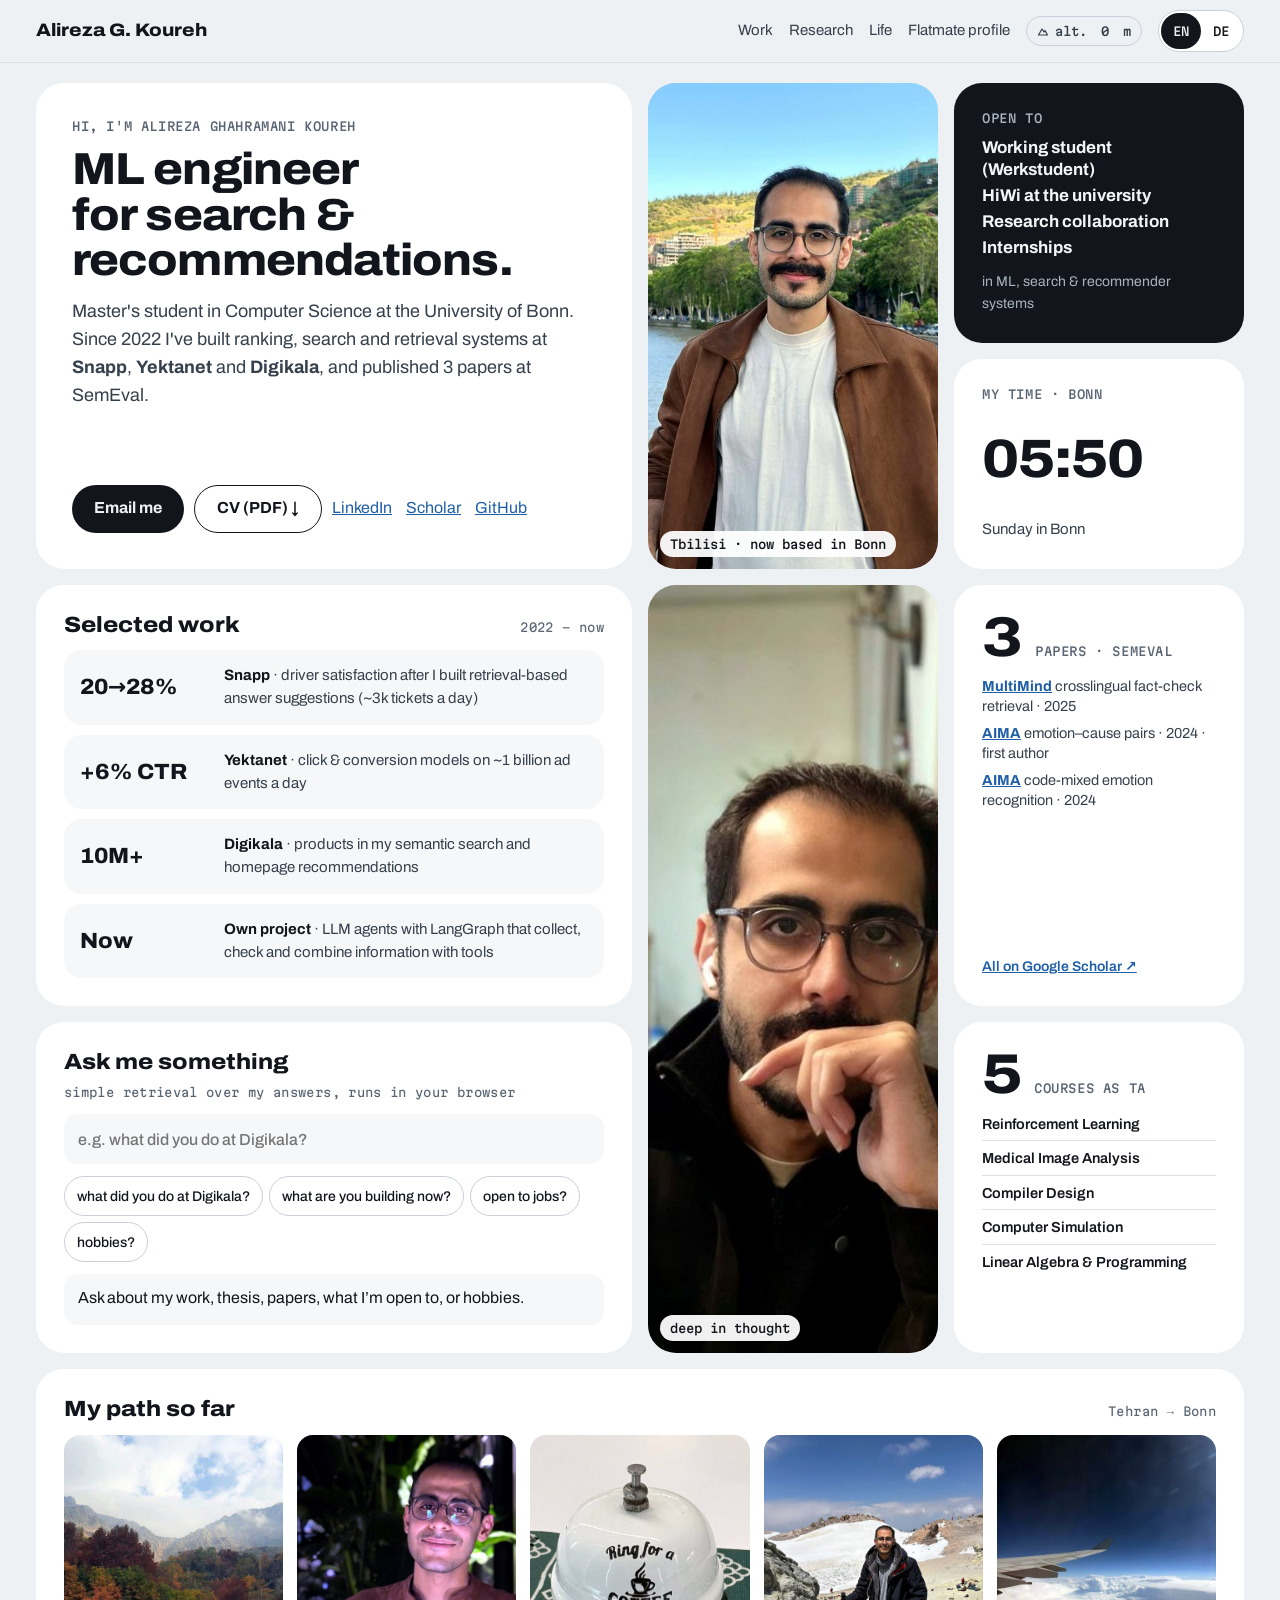
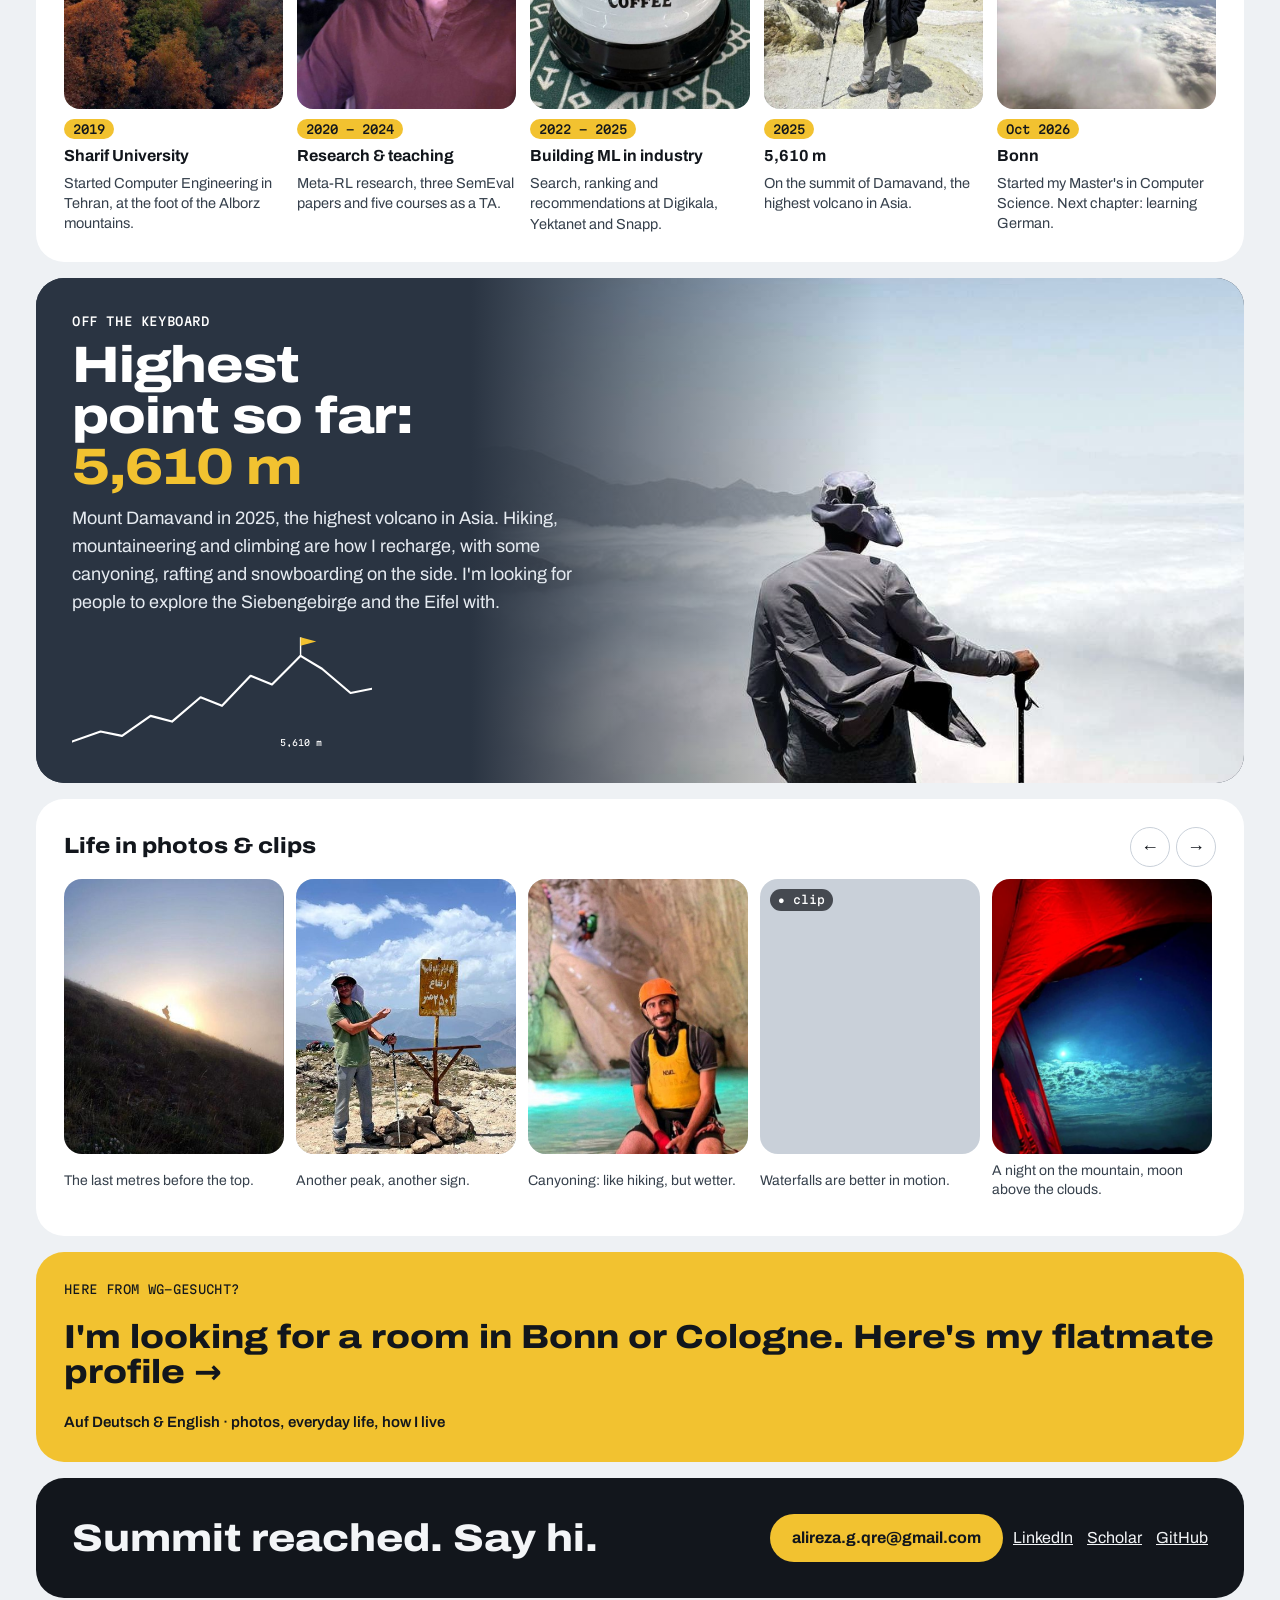
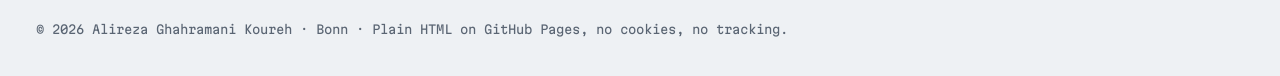
==== commit 399bf558: "Remove rooftop/sea tiles from home page Co-Authored-By: Claude Opus 5.5 <noreply@anthropic.com>" ====
--- a/index.html
+++ b/index.html
@@ -158,17 +158,7 @@
     <div class="roll" id="roll" tabindex="0" aria-label="Photo strip, scroll sideways"></div>
   </section>
 
-  <figure class="tile photo pair" style="--i:11">
-    <img src="assets/img/rooftop-sm.jpg" alt="Alireza on a rooftop terrace in the evening" style="object-position:55% 40%" loading="lazy">
-    <figcaption class="chip" data-i18n="chip.evening">evenings outside</figcaption>
-  </figure>
-
-  <figure class="tile photo pair" style="--i:12">
-    <img src="assets/img/sea-sm.jpg" alt="Alireza standing by the sea" style="object-position:45% 40%" loading="lazy">
-    <figcaption class="chip" data-i18n="chip.sea">by the sea</figcaption>
-  </figure>
-
-  <a class="tile yellow between c2" href="wg/" style="--i:13">
+  <a class="tile yellow between c4" href="wg/" style="--i:13">
     <span class="mono" data-i18n="door.k">HERE FROM WG-GESUCHT?</span>
     <span class="door-title" data-i18n="door.t">I'm looking for a room in Bonn or Cologne. Here's my flatmate profile →</span>
     <span style="font-size:15px;font-weight:600" data-i18n="door.s">Auf Deutsch &amp; English · photos, everyday life, how I live</span>
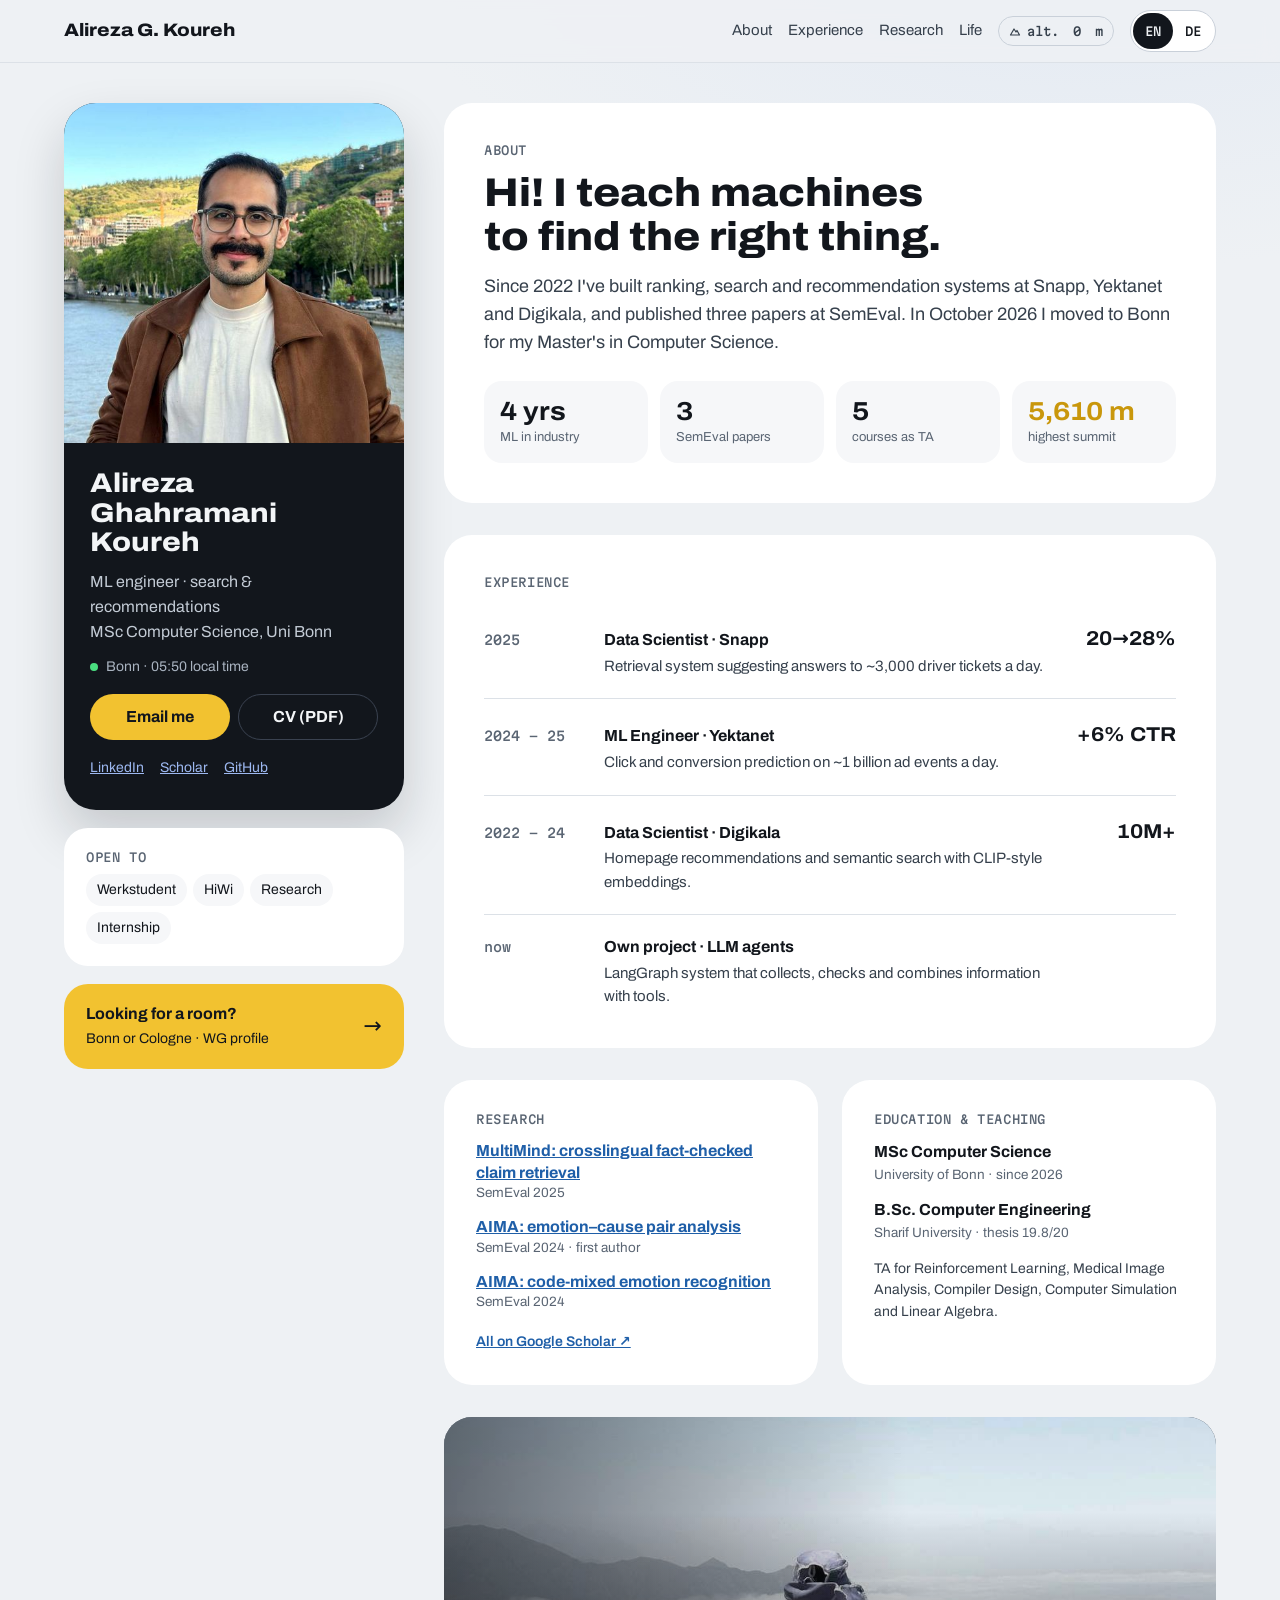
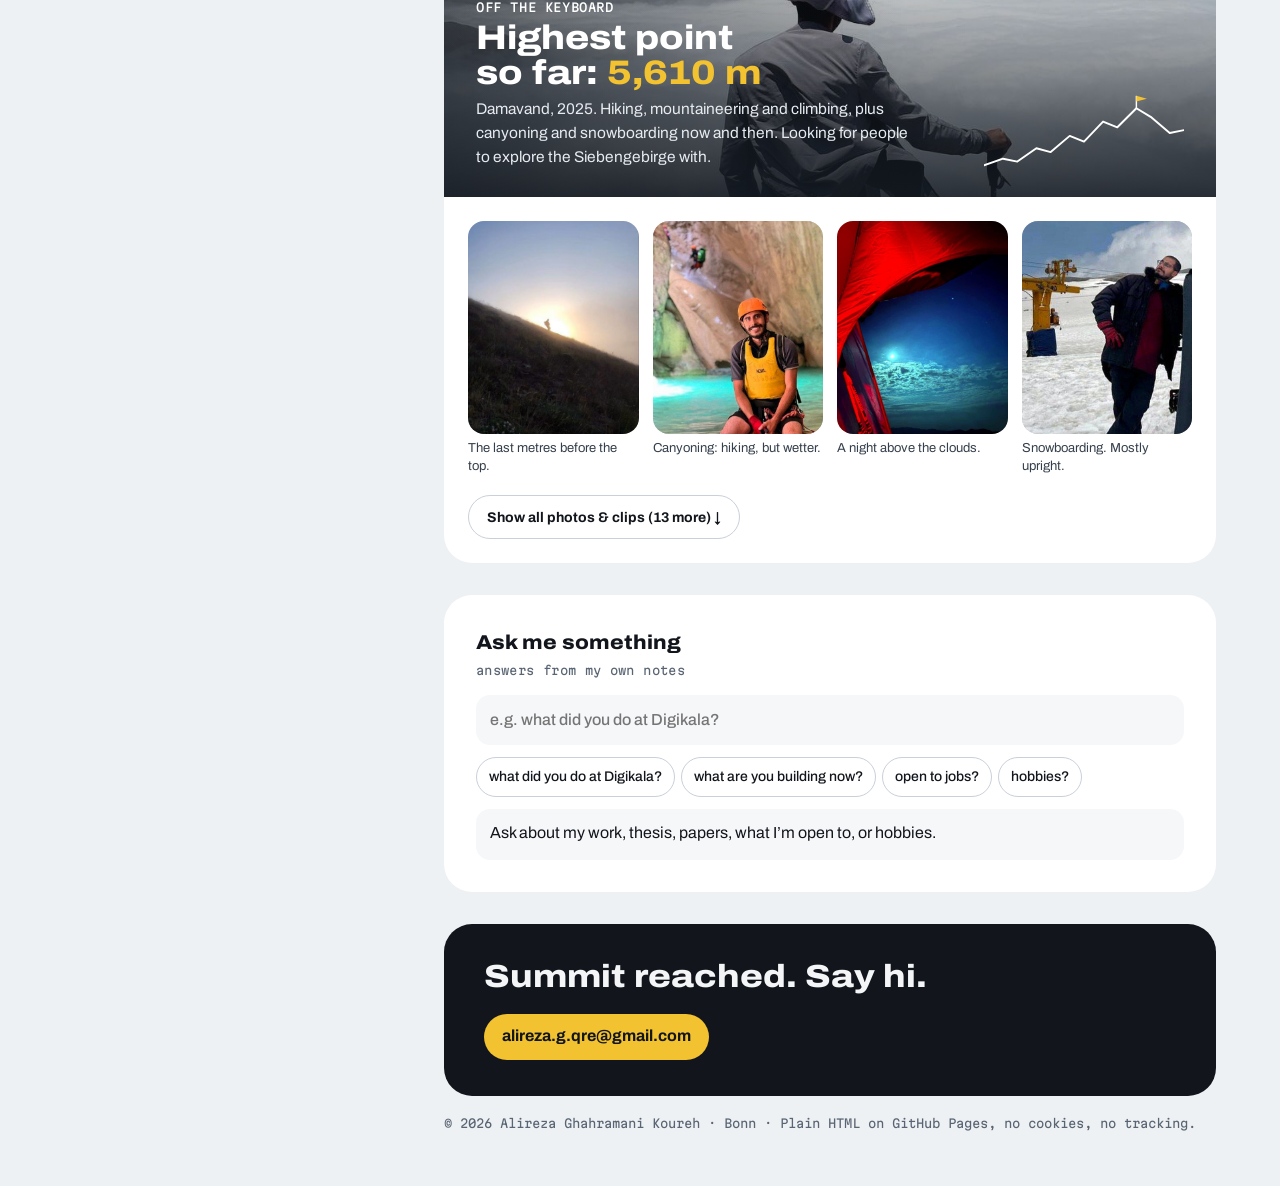
==== commit 82dabbed: "New home design: profile card layout; WG page refinements Co-Authored-By: Claude Opus 5.5 <noreply@a" ====
--- a/index.html
+++ b/index.html
@@ -8,24 +8,24 @@
 <meta property="og:type" content="website">
 <meta property="og:url" content="https://alireza-g-qre.github.io/">
 <meta property="og:title" content="Alireza Ghahramani Koureh">
-<meta property="og:description" content="ML engineer for search & recommendations · MSc CS, University of Bonn">
+<meta property="og:description" content="ML engineer for search &amp; recommendations · MSc CS, University of Bonn">
 <meta property="og:image" content="https://alireza-g-qre.github.io/assets/img/og.jpg">
 <meta name="twitter:card" content="summary_large_image">
 <meta name="theme-color" content="#EEF1F4">
 <link rel="icon" href="data:image/svg+xml,%3Csvg xmlns='http://www.w3.org/2000/svg' viewBox='0 0 64 64'%3E%3Crect width='64' height='64' rx='16' fill='%2312161C'/%3E%3Cpath d='M10 50 L28 20 L37 34 L43 26 L54 50Z' fill='%23F2C230'/%3E%3C/svg%3E">
-<link rel="stylesheet" href="assets/css/site.css?v=15">
+<link rel="stylesheet" href="assets/css/site.css?v=21">
 </head>
-<body>
+<body class="pf-body">
 <a class="skip" href="#main" data-i18n="skip">Skip to content</a>
 
 <header class="top">
-  <div class="top-in">
+  <div class="top-in pf-top-in">
     <a class="brand" href="#main">Alireza G. Koureh</a>
     <nav class="nav" aria-label="Main">
-      <a class="plain hide-sm" href="#work" data-i18n="nav.work">Work</a>
+      <a class="plain hide-sm" href="#about" data-i18n="nav.about">About</a>
+      <a class="plain hide-sm" href="#experience" data-i18n="nav.exp">Experience</a>
       <a class="plain hide-sm" href="#research" data-i18n="nav.research">Research</a>
       <a class="plain hide-sm" href="#life" data-i18n="nav.life">Life</a>
-      <a class="plain" href="wg/" data-i18n="nav.wg">Flatmate profile</a>
       <span class="alt hide-sm" title="Altitude: climbs while you scroll" aria-hidden="true">
         <svg width="12" height="12" viewBox="0 0 24 24" fill="none" stroke="currentColor" stroke-width="2.4" stroke-linecap="round" stroke-linejoin="round"><path d="M3 20l7-12 4 6 2-3 5 9z"/></svg>
         alt.&nbsp;<span id="alt">0</span>&nbsp;m
@@ -38,146 +38,111 @@
   </div>
 </header>
 
-<main id="main" class="g">
-
-  <section class="tile big between c2 r2 hero" style="--i:0">
-    <div style="display:grid;gap:14px">
-      <span class="kicker" data-i18n="hero.kicker">Hi, I'm Alireza Ghahramani Koureh</span>
-      <h1 data-i18n="hero.title">ML engineer for search &amp; recommendations.</h1>
-      <p data-i18n="hero.text">Master's student in Computer Science at the University of Bonn. Since 2022 I've built ranking, search and retrieval systems at <strong>Snapp</strong>, <strong>Yektanet</strong> and <strong>Digikala</strong>, and published 3 papers at SemEval.</p>
-    </div>
-    <div class="actions">
-      <a class="btn solid" href="mailto:alireza.g.qre@gmail.com" data-i18n="hero.email">Email me</a>
-      <a class="btn line" href="cv/Alireza_Ghahramani_Koureh_CV.pdf" data-i18n="hero.cv">CV (PDF) ↓</a>
-      <span class="links">
-        <a href="https://www.linkedin.com/in/alireza-ghahramanikoureh/">LinkedIn</a>
-        <a href="https://scholar.google.com/citations?hl=en&amp;user=39O8OBsAAAAJ">Scholar</a>
-        <a href="https://github.com/Alireza-G-Qre">GitHub</a>
-      </span>
-    </div>
-  </section>
-
-  <figure class="tile photo r2" style="--i:1">
-    <img src="assets/img/tbilisi-river.jpg" srcset="assets/img/tbilisi-river-sm.jpg 700w, assets/img/tbilisi-river.jpg 1400w" sizes="(max-width:680px) 100vw, 25vw" alt="Alireza smiling on a bridge in Tbilisi" style="object-position:50% 28%" fetchpriority="high">
-    <figcaption class="chip" data-i18n="chip.tbilisi">Tbilisi · now based in Bonn</figcaption>
-  </figure>
-
-  <section class="tile dark between open" style="--i:2">
-    <span class="kicker" data-i18n="open.k">Open to</span>
-    <ul>
-      <li data-i18n="open.1">Working student (Werkstudent)</li>
-      <li data-i18n="open.2">HiWi at the university</li>
-      <li data-i18n="open.3">Research collaboration</li>
-      <li data-i18n="open.4">Internships</li>
-    </ul>
-    <span style="font-size:14px;color:var(--dark-muted)" data-i18n="open.in">in ML, search &amp; recommender systems</span>
-  </section>
-
-  <section class="tile between" style="--i:3" aria-label="Local time in Bonn">
-    <span class="kicker" data-i18n="clock.k">My time · Bonn</span>
-    <span class="clock"><span id="hh">--</span><span class="colon">:</span><span id="mm">--</span></span>
-    <span id="day" style="font-size:15px;color:var(--ink-2)">Bonn, Germany</span>
-  </section>
-
-  <section id="work" class="tile c2" style="--i:4">
-    <div class="head"><h2 data-i18n="work.h">Selected work</h2><span class="mono muted">2022 – now</span></div>
-    <div class="work">
-      <div class="work-row"><b>20→28%</b><span data-i18n="work.1"><strong>Snapp</strong> · driver satisfaction after I built retrieval-based answer suggestions (~3k tickets a day)</span></div>
-      <div class="work-row"><b>+6% CTR</b><span data-i18n="work.2"><strong>Yektanet</strong> · click &amp; conversion models on ~1 billion ad events a day</span></div>
-      <div class="work-row"><b>10M+</b><span data-i18n="work.3"><strong>Digikala</strong> · products in my semantic search and homepage recommendations</span></div>
-      <div class="work-row"><b data-i18n="work.nowk">Now</b><span data-i18n="work.4"><strong>Own project</strong> · LLM agents with LangGraph that collect, check and combine information with tools</span></div>
-    </div>
-  </section>
-
-  <figure class="tile photo r2" style="--i:5">
-    <img src="assets/img/thinking-sm.jpg" srcset="assets/img/thinking-sm.jpg 700w, assets/img/thinking.jpg 1400w" sizes="(max-width:680px) 100vw, 25vw" alt="Alireza, thoughtful, hand on chin" style="object-position:50% 35%" loading="lazy">
-    <figcaption class="chip" data-i18n="chip.office">deep in thought</figcaption>
-  </figure>
-
-  <section id="research" class="tile stat" style="--i:6">
-    <div class="stat-head"><span class="num">3</span><span class="kicker" data-i18n="papers.k">Papers · SemEval</span></div>
-    <ul class="mini-list">
-      <li><a href="https://aclanthology.org/2025.semeval-1.303/">MultiMind</a> <span data-i18n="papers.1">crosslingual fact-check retrieval · 2025</span></li>
-      <li><a href="https://doi.org/10.18653/v1/2024.semeval-1.243">AIMA</a> <span data-i18n="papers.2">emotion–cause pairs · 2024 · first author</span></li>
-      <li><a href="https://doi.org/10.18653/v1/2024.semeval-1.244">AIMA</a> <span data-i18n="papers.3">code-mixed emotion recognition · 2024</span></li>
-    </ul>
-    <a class="more" href="https://scholar.google.com/citations?hl=en&amp;user=39O8OBsAAAAJ" data-i18n="papers.more">All on Google Scholar ↗</a>
-  </section>
-
-  <section class="tile c2 ask" style="--i:7">
-    <div class="head"><h2 data-i18n="ask.h">Ask me something</h2><span class="mono muted" data-i18n="ask.sub">simple retrieval over my answers, runs in your browser</span></div>
-    <label><span class="sr" data-i18n="ask.label">Your question</span><input id="q" type="text" autocomplete="off" placeholder="e.g. what did you do at Digikala?"></label>
-    <div class="sugg" id="sugg"></div>
-    <p class="answer" id="answer" aria-live="polite"></p>
-  </section>
-
-  <section class="tile stat" style="--i:8">
-    <div class="stat-head"><span class="num">5</span><span class="kicker" data-i18n="teach.k">Courses as TA</span></div>
-    <ul class="mini-list plain">
-      <li>Reinforcement Learning</li>
-      <li>Medical Image Analysis</li>
-      <li data-i18n="teach.3">Compiler Design</li>
-      <li data-i18n="teach.4">Computer Simulation</li>
-      <li data-i18n="teach.5">Linear Algebra &amp; Programming</li>
-    </ul>
-  </section>
-
-  <section id="path" class="tile c4" style="--i:9" aria-labelledby="h-path">
-    <div class="head"><h2 id="h-path" data-i18n="path.h">My path so far</h2><span class="mono muted" data-i18n="path.sub">Tehran → Bonn</span></div>
-    <ol class="path">
-      <li><img src="assets/img/autumn-mountains-sm.jpg" alt="Autumn forest below the Alborz mountains" loading="lazy"><span class="yr">2019</span><b data-i18n="path.1h">Sharif University</b><span data-i18n="path.1">Started Computer Engineering in Tehran, at the foot of the Alborz mountains.</span></li>
-      <li><img src="assets/img/night-portrait-sm.jpg" alt="Portrait of Alireza at night" loading="lazy" style="object-position:50% 30%"><span class="yr">2020 – 2024</span><b data-i18n="path.2h">Research &amp; teaching</b><span data-i18n="path.2">Meta-RL research, three SemEval papers and five courses as a TA.</span></li>
-      <li><img src="assets/img/coffee-bell-sm.jpg" alt="A desk bell labelled Ring for a coffee" loading="lazy"><span class="yr">2022 – 2025</span><b data-i18n="path.3h">Building ML in industry</b><span data-i18n="path.3">Search, ranking and recommendations at Digikala, Yektanet and Snapp.</span></li>
-      <li><img src="assets/img/damavand-crater-sm.jpg" alt="Alireza on the snowy summit area of Damavand" loading="lazy" style="object-position:50% 40%"><span class="yr">2025</span><b data-i18n="path.4h">5,610 m</b><span data-i18n="path.4">On the summit of Damavand, the highest volcano in Asia.</span></li>
-      <li><img src="assets/img/plane-wing-sm.jpg" alt="Aeroplane wing above the clouds" loading="lazy"><span class="yr">Oct 2026</span><b data-i18n="path.5h">Bonn</b><span data-i18n="path.5">Started my Master's in Computer Science. Next chapter: learning German.</span></li>
-    </ol>
-  </section>
-
-  <section id="life" class="tile c4 r2 band" style="--i:10" aria-labelledby="h-mount">
-    <img src="assets/img/above-clouds.jpg" srcset="assets/img/above-clouds-sm.jpg 700w, assets/img/above-clouds.jpg 1400w" sizes="100vw" alt="Alireza looking out over a sea of clouds" loading="lazy">
-    <div class="band-in">
-      <div class="band-text">
-        <span class="kicker" data-i18n="mount.k">Off the keyboard</span>
-        <h2 id="h-mount" data-i18n="mount.h">Highest point so far:<br><em>5,610 m</em></h2>
-        <p data-i18n="mount.t">Mount Damavand in 2025, the highest volcano in Asia. Hiking, mountaineering and climbing are how I recharge, with some canyoning, rafting and snowboarding on the side. I'm looking for people to explore the Siebengebirge and the Eifel with.</p>
-        <svg class="ridge-svg" viewBox="0 -20 420 160" role="img" aria-label="Elevation profile up to 5,610 metres">
-        <path class="ridge" d="M0 132 L40 118 L70 124 L110 96 L140 104 L180 70 L210 82 L250 40 L280 52 L320 12 L350 30 L390 64 L420 58" fill="none" stroke="#fff" stroke-width="3" stroke-linejoin="round" stroke-linecap="round"/>
-        <line x1="320" y1="12" x2="320" y2="-14" stroke="#fff" stroke-width="2"/>
-        <path class="flag" d="M320 -14 L342 -8 L320 -2 Z" fill="#F2C230"/>
-        <text x="320" y="138" text-anchor="middle" fill="#fff" font-family="Martian Mono, monospace" font-size="12">5,610 m</text>
-      </svg>
+<div class="pf" id="main">
+  <aside class="pf-side">
+    <div class="pf-card">
+      <img src="assets/img/tbilisi-river.jpg" srcset="assets/img/tbilisi-river-sm.jpg 700w, assets/img/tbilisi-river.jpg 1400w" sizes="(max-width:980px) 100vw, 340px" alt="Alireza smiling on a bridge in Tbilisi" fetchpriority="high">
+      <div class="pf-card-in">
+        <h1 class="pf-name">Alireza<br>Ghahramani Koureh</h1>
+        <p class="pf-role" data-i18n="card.role">ML engineer · search &amp; recommendations<br>MSc Computer Science, Uni Bonn</p>
+        <p class="pf-time"><span class="dot" aria-hidden="true"></span><span id="clock">Bonn</span></p>
+        <div class="pf-btns">
+          <a class="pf-btn sun" href="mailto:alireza.g.qre@gmail.com" data-i18n="hero.email">Email me</a>
+          <a class="pf-btn ghost" href="cv/Alireza_Ghahramani_Koureh_CV.pdf" data-i18n="hero.cv">CV (PDF)</a>
+        </div>
+        <p class="pf-links">
+          <a href="https://www.linkedin.com/in/alireza-ghahramanikoureh/">LinkedIn</a>
+          <a href="https://scholar.google.com/citations?hl=en&amp;user=39O8OBsAAAAJ">Scholar</a>
+          <a href="https://github.com/Alireza-G-Qre">GitHub</a>
+        </p>
       </div>
     </div>
-  </section>
+    <div class="pf-box">
+      <span class="kicker" data-i18n="open.k">Open to</span>
+      <p class="pf-pills"><span data-i18n="open.1">Werkstudent</span><span data-i18n="open.2">HiWi</span><span data-i18n="open.3">Research</span><span data-i18n="open.4">Internship</span></p>
+    </div>
+    <a class="pf-wg" href="wg/"><span><b data-i18n="wg.t">Looking for a room?</b><br><small data-i18n="wg.s">Bonn or Cologne · WG profile</small></span><span aria-hidden="true">→</span></a>
+  </aside>
 
-  <section class="tile c4" style="--i:10" aria-labelledby="h-roll">
-    <div class="head">
-      <h2 id="h-roll" data-i18n="roll.h">Life in photos &amp; clips</h2>
-      <div class="roll-nav"><button type="button" id="rollPrev" aria-label="Previous photos">←</button><button type="button" id="rollNext" aria-label="Next photos">→</button></div>
+  <main class="pf-main">
+    <section id="about" class="pf-sec" aria-labelledby="h-about">
+      <span class="kicker" data-i18n="about.k">About</span>
+      <h2 id="h-about" class="pf-lead" data-i18n="about.h">Hi! I teach machines to find the right thing.</h2>
+      <p class="pf-text" data-i18n="about.t">Since 2022 I've built ranking, search and recommendation systems at Snapp, Yektanet and Digikala, and published three papers at SemEval. In October 2026 I moved to Bonn for my Master's in Computer Science.</p>
+      <div class="pf-stats">
+        <div><b data-i18n="st.1b">4 yrs</b><span data-i18n="st.1">ML in industry</span></div>
+        <div><b>3</b><span data-i18n="st.2">SemEval papers</span></div>
+        <div><b>5</b><span data-i18n="st.3">courses as TA</span></div>
+        <div><b class="gold" data-i18n="st.4b">5,610 m</b><span data-i18n="st.4">highest summit</span></div>
+      </div>
+    </section>
+
+    <section id="experience" class="pf-sec" aria-labelledby="h-exp">
+      <h2 id="h-exp" class="kicker" data-i18n="exp.k">Experience</h2>
+      <ol class="pf-exp">
+        <li><span class="yr">2025</span><div><b data-i18n="exp.1h">Data Scientist · Snapp</b><p data-i18n="exp.1">Retrieval system suggesting answers to ~3,000 driver tickets a day.</p></div><strong>20→28%</strong></li>
+        <li><span class="yr">2024 – 25</span><div><b data-i18n="exp.2h">ML Engineer · Yektanet</b><p data-i18n="exp.2">Click and conversion prediction on ~1 billion ad events a day.</p></div><strong>+6% CTR</strong></li>
+        <li><span class="yr">2022 – 24</span><div><b data-i18n="exp.3h">Data Scientist · Digikala</b><p data-i18n="exp.3">Homepage recommendations and semantic search with CLIP-style embeddings.</p></div><strong>10M+</strong></li>
+        <li><span class="yr" data-i18n="exp.nowk">now</span><div><b data-i18n="exp.4h">Own project · LLM agents</b><p data-i18n="exp.4">LangGraph system that collects, checks and combines information with tools.</p></div><strong></strong></li>
+      </ol>
+    </section>
+
+    <div id="research" class="pf-two">
+      <section class="pf-sec" aria-labelledby="h-res">
+        <h2 id="h-res" class="kicker" data-i18n="res.k">Research</h2>
+        <ul class="pf-papers">
+          <li><a href="https://aclanthology.org/2025.semeval-1.303/">MultiMind: crosslingual fact-checked claim retrieval</a><span>SemEval 2025</span></li>
+          <li><a href="https://doi.org/10.18653/v1/2024.semeval-1.243">AIMA: emotion–cause pair analysis</a><span data-i18n="res.2">SemEval 2024 · first author</span></li>
+          <li><a href="https://doi.org/10.18653/v1/2024.semeval-1.244">AIMA: code-mixed emotion recognition</a><span>SemEval 2024</span></li>
+        </ul>
+        <a class="pf-more" href="https://scholar.google.com/citations?hl=en&amp;user=39O8OBsAAAAJ" data-i18n="res.more">All on Google Scholar ↗</a>
+      </section>
+      <section class="pf-sec" aria-labelledby="h-edu">
+        <h2 id="h-edu" class="kicker" data-i18n="edu.k">Education &amp; teaching</h2>
+        <ul class="pf-edu">
+          <li><b data-i18n="edu.1h">MSc Computer Science</b><span data-i18n="edu.1">University of Bonn · since 2026</span></li>
+          <li><b data-i18n="edu.2h">B.Sc. Computer Engineering</b><span data-i18n="edu.2">Sharif University · thesis 19.8/20</span></li>
+        </ul>
+        <p class="pf-small" data-i18n="edu.ta">TA for Reinforcement Learning, Medical Image Analysis, Compiler Design, Computer Simulation and Linear Algebra.</p>
+      </section>
     </div>
-    <div class="roll" id="roll" tabindex="0" aria-label="Photo strip, scroll sideways"></div>
-  </section>
 
-  <a class="tile yellow between c4" href="wg/" style="--i:13">
-    <span class="mono" data-i18n="door.k">HERE FROM WG-GESUCHT?</span>
-    <span class="door-title" data-i18n="door.t">I'm looking for a room in Bonn or Cologne. Here's my flatmate profile →</span>
-    <span style="font-size:15px;font-weight:600" data-i18n="door.s">Auf Deutsch &amp; English · photos, everyday life, how I live</span>
-  </a>
+    <section id="life" class="pf-sec pf-life" aria-labelledby="h-life">
+      <div class="pf-hero-photo">
+        <img src="assets/img/above-clouds.jpg" srcset="assets/img/above-clouds-sm.jpg 700w, assets/img/above-clouds.jpg 1400w" sizes="(max-width:980px) 100vw, 800px" alt="Alireza looking out over a sea of clouds" loading="lazy">
+        <div class="pf-hero-text">
+          <div>
+            <span class="kicker light" data-i18n="life.k">Off the keyboard</span>
+            <h2 id="h-life" data-i18n="life.h">Highest point so far: <em>5,610 m</em></h2>
+            <p data-i18n="life.t">Damavand, 2025. Hiking, mountaineering and climbing, plus canyoning and snowboarding now and then. Looking for people to explore the Siebengebirge with.</p>
+          </div>
+          <svg class="ridge-svg" viewBox="0 -20 420 160" role="img" aria-label="Elevation profile up to 5,610 metres">
+            <path class="ridge" d="M0 132 L40 118 L70 124 L110 96 L140 104 L180 70 L210 82 L250 40 L280 52 L320 12 L350 30 L390 64 L420 58" fill="none" stroke="#fff" stroke-width="4" stroke-linejoin="round" stroke-linecap="round"/>
+            <line x1="320" y1="12" x2="320" y2="-14" stroke="#fff" stroke-width="3"/>
+            <path class="flag" d="M320 -14 L342 -8 L320 -2 Z" fill="#F2C230"/>
+          </svg>
+        </div>
+      </div>
+      <div class="pf-gallery" id="gallery"></div>
+      <div class="pf-gallery" id="galleryMore" hidden></div>
+      <button type="button" class="pf-toggle" id="galleryBtn" aria-expanded="false" aria-controls="galleryMore"></button>
+    </section>
 
-  <section class="tile dark big foot c4" style="--i:14">
-    <span class="foot-title" data-i18n="foot.t">Summit reached. Say hi.</span>
-    <div class="actions">
-      <a class="btn sun" href="mailto:alireza.g.qre@gmail.com">alireza.g.qre@gmail.com</a>
-      <span class="links">
-        <a href="https://www.linkedin.com/in/alireza-ghahramanikoureh/">LinkedIn</a>
-        <a href="https://scholar.google.com/citations?hl=en&amp;user=39O8OBsAAAAJ">Scholar</a>
-        <a href="https://github.com/Alireza-G-Qre">GitHub</a>
-      </span>
-    </div>
-  </section>
-</main>
-<p class="legal">© 2026 Alireza Ghahramani Koureh · Bonn · <span data-i18n="legal">Plain HTML on GitHub Pages, no cookies, no tracking.</span></p>
+    <section class="pf-sec ask" aria-labelledby="h-ask">
+      <div class="head"><h2 id="h-ask" class="pf-h3" data-i18n="ask.h">Ask me something</h2><span class="mono muted" data-i18n="ask.sub">answers from my own notes</span></div>
+      <label><span class="sr" data-i18n="ask.label">Your question</span><input id="q" type="text" autocomplete="off" placeholder="e.g. what did you do at Digikala?"></label>
+      <div class="sugg" id="sugg"></div>
+      <p class="answer" id="answer" aria-live="polite"></p>
+    </section>
 
-<script src="assets/js/home.js?v=16" defer></script>
+    <section class="pf-foot">
+      <span data-i18n="foot.t">Summit reached. Say hi.</span>
+      <a class="pf-btn sun" href="mailto:alireza.g.qre@gmail.com">alireza.g.qre@gmail.com</a>
+    </section>
+    <p class="pf-legal">© 2026 Alireza Ghahramani Koureh · Bonn · <span data-i18n="legal">Plain HTML on GitHub Pages, no cookies, no tracking.</span></p>
+  </main>
+</div>
+
+<script src="assets/js/home.js?v=20" defer></script>
 </body>
 </html>
--- a/assets/css/site.css
+++ b/assets/css/site.css
@@ -253,3 +253,113 @@
   .cta small { color: #12161C; }
   .tile.dark { border: 1px solid var(--line-2); }
 }
+
+/* ---------- home v2: profile-card layout ---------- */
+.pf-body { background: radial-gradient(1200px 600px at 85% -10%, var(--glow, #E2E9F3) 0%, transparent 60%), var(--ground); background-attachment: fixed; }
+@media (prefers-color-scheme: dark) { .pf-body { --glow: #1A2230; } }
+.pf-top-in { max-width: 1200px; padding-inline: 24px; }
+.pf { max-width: 1200px; margin: 0 auto; padding: 40px 24px 56px; display: grid; grid-template-columns: 340px minmax(0, 1fr); gap: 40px; align-items: start; }
+.pf-side { position: sticky; top: 88px; display: grid; gap: 18px; }
+.pf-card { background: #12161C; color: #F3F5F7; border-radius: 32px; overflow: hidden; box-shadow: 0 24px 50px rgba(18,22,28,.18); }
+.pf-card img { width: 100%; aspect-ratio: 1; object-fit: cover; object-position: 50% 25%; }
+.pf-card-in { padding: 26px; display: grid; gap: 12px; }
+.pf-name { margin: 0; font-weight: 800; font-stretch: 112%; font-size: 27px; line-height: 1.1; }
+.pf-role { margin: 0; color: #C3CBD5; }
+.pf-time { margin: 0; display: flex; align-items: center; gap: 8px; font-size: 14px; color: #A9B3C0; }
+.pf-time .dot { width: 8px; height: 8px; border-radius: 999px; background: #4ADE80; flex: none; }
+.pf-btns { display: grid; grid-template-columns: 1fr 1fr; gap: 8px; padding-top: 4px; }
+.pf-btn { display: inline-flex; align-items: center; justify-content: center; min-height: 46px; padding: 0 18px; border-radius: 999px; font-weight: 700; text-decoration: none; }
+.pf-btn.sun { background: var(--accent); color: #12161C; }
+.pf-btn.sun:hover { color: #12161C; filter: brightness(1.05); }
+.pf-btn.ghost { border: 1.5px solid #3A4250; color: #F3F5F7; }
+.pf-btn.ghost:hover { border-color: #F3F5F7; color: #F3F5F7; }
+.pf-links { margin: 0; display: flex; gap: 16px; font-size: 14px; }
+.pf-links a { color: #9DB8F0; min-height: 32px; display: inline-flex; align-items: center; }
+.pf-links a:hover { color: #FFFFFF; }
+.pf-box { background: var(--surface); border-radius: 24px; padding: 22px; display: grid; gap: 10px; }
+.pf-pills { margin: 0; display: flex; flex-wrap: wrap; gap: 6px; font-size: 14px; }
+.pf-pills span { background: var(--surface-2); border-radius: 999px; padding: 5px 11px; }
+.pf-wg { background: var(--accent); color: #12161C !important; border-radius: 24px; padding: 18px 22px; text-decoration: none; display: flex; justify-content: space-between; align-items: center; gap: 12px; font-size: 16px; transition: transform .2s; }
+.pf-wg:hover { transform: translateY(-2px); }
+.pf-wg small { font-size: 14px; }
+.pf-wg > span:last-child { font-size: 22px; }
+.pf-main { display: grid; gap: 32px; min-width: 0; }
+.pf-sec { background: var(--surface); border-radius: 28px; padding: 40px; display: grid; gap: 14px; align-content: start; animation: rise .8s cubic-bezier(.2,.7,.2,1) both; }
+.pf-sec h2.kicker { margin: 0; }
+.pf-lead { margin: 0; font-weight: 800; font-stretch: 110%; font-size: clamp(28px, 3.2vw, 40px); line-height: 1.1; text-wrap: balance; }
+.pf-text { margin: 0; font-size: 18px; color: var(--ink-2); max-width: 40em; }
+.pf-stats { display: grid; grid-template-columns: repeat(4, minmax(0, 1fr)); gap: 12px; padding-top: 10px; }
+.pf-stats div { background: var(--surface-2); border-radius: 18px; padding: 16px; display: grid; gap: 2px; }
+.pf-stats b { font-size: 26px; font-stretch: 110%; line-height: 1.1; }
+.pf-stats b.gold { color: #C9970C; }
+.pf-stats span { font-size: 13px; color: var(--muted); }
+.pf-exp { list-style: none; margin: 0; padding: 0; }
+.pf-exp li { display: grid; grid-template-columns: 100px minmax(0, 1fr) 110px; gap: 4px 20px; padding: 20px 0; border-bottom: 1px solid var(--line); align-items: baseline; }
+.pf-exp li:last-child { border-bottom: 0; padding-bottom: 0; }
+.pf-exp .yr { font: 500 13px var(--mono); color: var(--muted); }
+.pf-exp p { margin: 2px 0 0; color: var(--ink-2); font-size: 15px; }
+.pf-exp strong { font-stretch: 110%; font-size: 20px; text-align: right; white-space: nowrap; }
+.pf-two { display: grid; grid-template-columns: repeat(2, minmax(0, 1fr)); gap: 24px; }
+.pf-two .pf-sec { padding: 32px; }
+.pf-papers, .pf-edu { list-style: none; margin: 0; padding: 0; display: grid; gap: 12px; }
+.pf-papers a { font-weight: 700; line-height: 1.35; display: block; }
+.pf-papers span, .pf-edu span { display: block; font-size: 13.5px; color: var(--muted); }
+.pf-more { font-size: 14px; font-weight: 600; margin-top: 4px; }
+.pf-small { margin: 0; font-size: 14px; color: var(--ink-2); }
+.pf-life { padding: 0; overflow: hidden; gap: 0; }
+.pf-hero-photo { position: relative; min-height: 380px; color: #fff; background: #2A3442; }
+.pf-hero-photo > img { position: absolute; inset: 0; width: 100%; height: 100%; object-fit: cover; object-position: 50% 40%; }
+.pf-hero-photo::after { content: ""; position: absolute; inset: 0; background: linear-gradient(180deg, rgba(20,26,34,0) 25%, rgba(20,26,34,.9) 100%), linear-gradient(90deg, rgba(20,26,34,.55) 0%, rgba(20,26,34,0) 60%); }
+.pf-hero-text { position: absolute; z-index: 1; left: 32px; right: 32px; bottom: 28px; display: flex; justify-content: space-between; align-items: flex-end; gap: 20px; flex-wrap: wrap; }
+.pf-hero-text > div { max-width: 440px; display: grid; gap: 6px; }
+.pf-hero-text h2 { margin: 0; font-weight: 800; font-stretch: 115%; font-size: clamp(26px, 3vw, 34px); line-height: 1.05; }
+.pf-hero-text em { font-style: normal; color: var(--accent); }
+.pf-hero-text p { margin: 0; color: #E6EBF1; font-size: 15.5px; }
+.kicker.light { color: #FFFFFF; }
+.pf-hero-text .ridge-svg { width: 200px; max-width: 40%; margin: 0; }
+.pf-life.in-view .ridge { animation: draw 2.8s cubic-bezier(.3,.6,.2,1) forwards .2s; }
+.pf-gallery { padding: 24px 24px 0; display: grid; grid-template-columns: repeat(4, minmax(0, 1fr)); gap: 14px; }
+.pf-gallery figure { margin: 0; display: grid; gap: 6px; align-content: start; }
+.pf-gallery .frame { position: relative; border-radius: 16px; overflow: hidden; aspect-ratio: 4 / 5; background: var(--line-2); }
+.pf-gallery img, .pf-gallery video { width: 100%; height: 100%; object-fit: cover; display: block; transition: transform .8s cubic-bezier(.2,.7,.2,1); }
+.pf-gallery figure:hover img { transform: scale(1.04); }
+.pf-gallery figcaption { font-size: 13px; line-height: 1.35; color: var(--ink-2); }
+.pf-toggle { justify-self: start; margin: 20px 24px 24px; min-height: 44px; padding: 0 18px; border-radius: 999px; border: 1.5px solid var(--line-2); background: var(--surface); color: var(--ink); font: 700 14px var(--sans); cursor: pointer; }
+.pf-toggle:hover { border-color: var(--ink); }
+.pf-sec.ask { padding: 32px; gap: 12px; }
+.pf-h3 { margin: 0; font-weight: 800; font-stretch: 110%; font-size: 20px; }
+.pf-foot { background: #12161C; color: #F3F5F7; border-radius: 28px; padding: 36px 40px; display: flex; flex-wrap: wrap; gap: 20px 32px; align-items: center; justify-content: space-between; }
+.pf-foot > span { font-weight: 800; font-stretch: 115%; font-size: clamp(24px, 3vw, 32px); line-height: 1.05; }
+.pf-legal { margin: -12px 0 0; font: 12px var(--mono); color: var(--muted); }
+@media (max-width: 980px) {
+  .pf { grid-template-columns: minmax(0, 1fr); gap: 24px; padding-top: 24px; }
+  .pf-side { position: static; grid-template-columns: minmax(0, 1fr) minmax(0, 1fr); align-items: stretch; }
+  .pf-card { grid-column: 1 / -1; display: grid; grid-template-columns: 40% minmax(0, 1fr); }
+  .pf-card-in { align-content: center; padding: 32px; }
+  .pf-card img { height: 100%; aspect-ratio: auto; }
+  .pf-main { gap: 24px; }
+}
+@media (max-width: 680px) {
+  .pf { padding: 16px 14px 40px; gap: 16px; }
+  .pf-side { grid-template-columns: minmax(0, 1fr); gap: 12px; }
+  .pf-card { display: block; grid-row: auto; }
+  .pf-card img { aspect-ratio: 4 / 3.4; height: auto; object-position: 50% 22%; }
+  .pf-card-in { padding: 22px; }
+  .pf-main { gap: 16px; }
+  .pf-sec, .pf-two .pf-sec, .pf-sec.ask { padding: 24px; }
+  .pf-life { padding: 0; }
+  .pf-two { grid-template-columns: minmax(0, 1fr); gap: 16px; }
+  .pf-stats { grid-template-columns: repeat(2, minmax(0, 1fr)); }
+  .pf-exp li { grid-template-columns: minmax(0, 1fr) auto; }
+  .pf-exp .yr { grid-column: 1 / -1; }
+  .pf-exp strong { font-size: 17px; }
+  .pf-hero-photo { min-height: 0; display: grid; }
+  .pf-hero-photo > img { position: relative; aspect-ratio: 4 / 3.2; height: auto; }
+  .pf-hero-photo::after { display: none; }
+  .pf-hero-text { position: relative; left: 0; right: 0; bottom: 0; padding: 22px; }
+  .pf-hero-text .ridge-svg { width: 160px; max-width: 50%; }
+  .pf-gallery { grid-template-columns: repeat(2, minmax(0, 1fr)); padding: 16px 16px 0; gap: 10px; }
+  .pf-toggle { margin: 16px; }
+  .pf-foot { padding: 28px 24px; }
+}
+@media (prefers-color-scheme: dark) { .pf-card, .pf-foot { box-shadow: none; border: 1px solid var(--line-2); } }
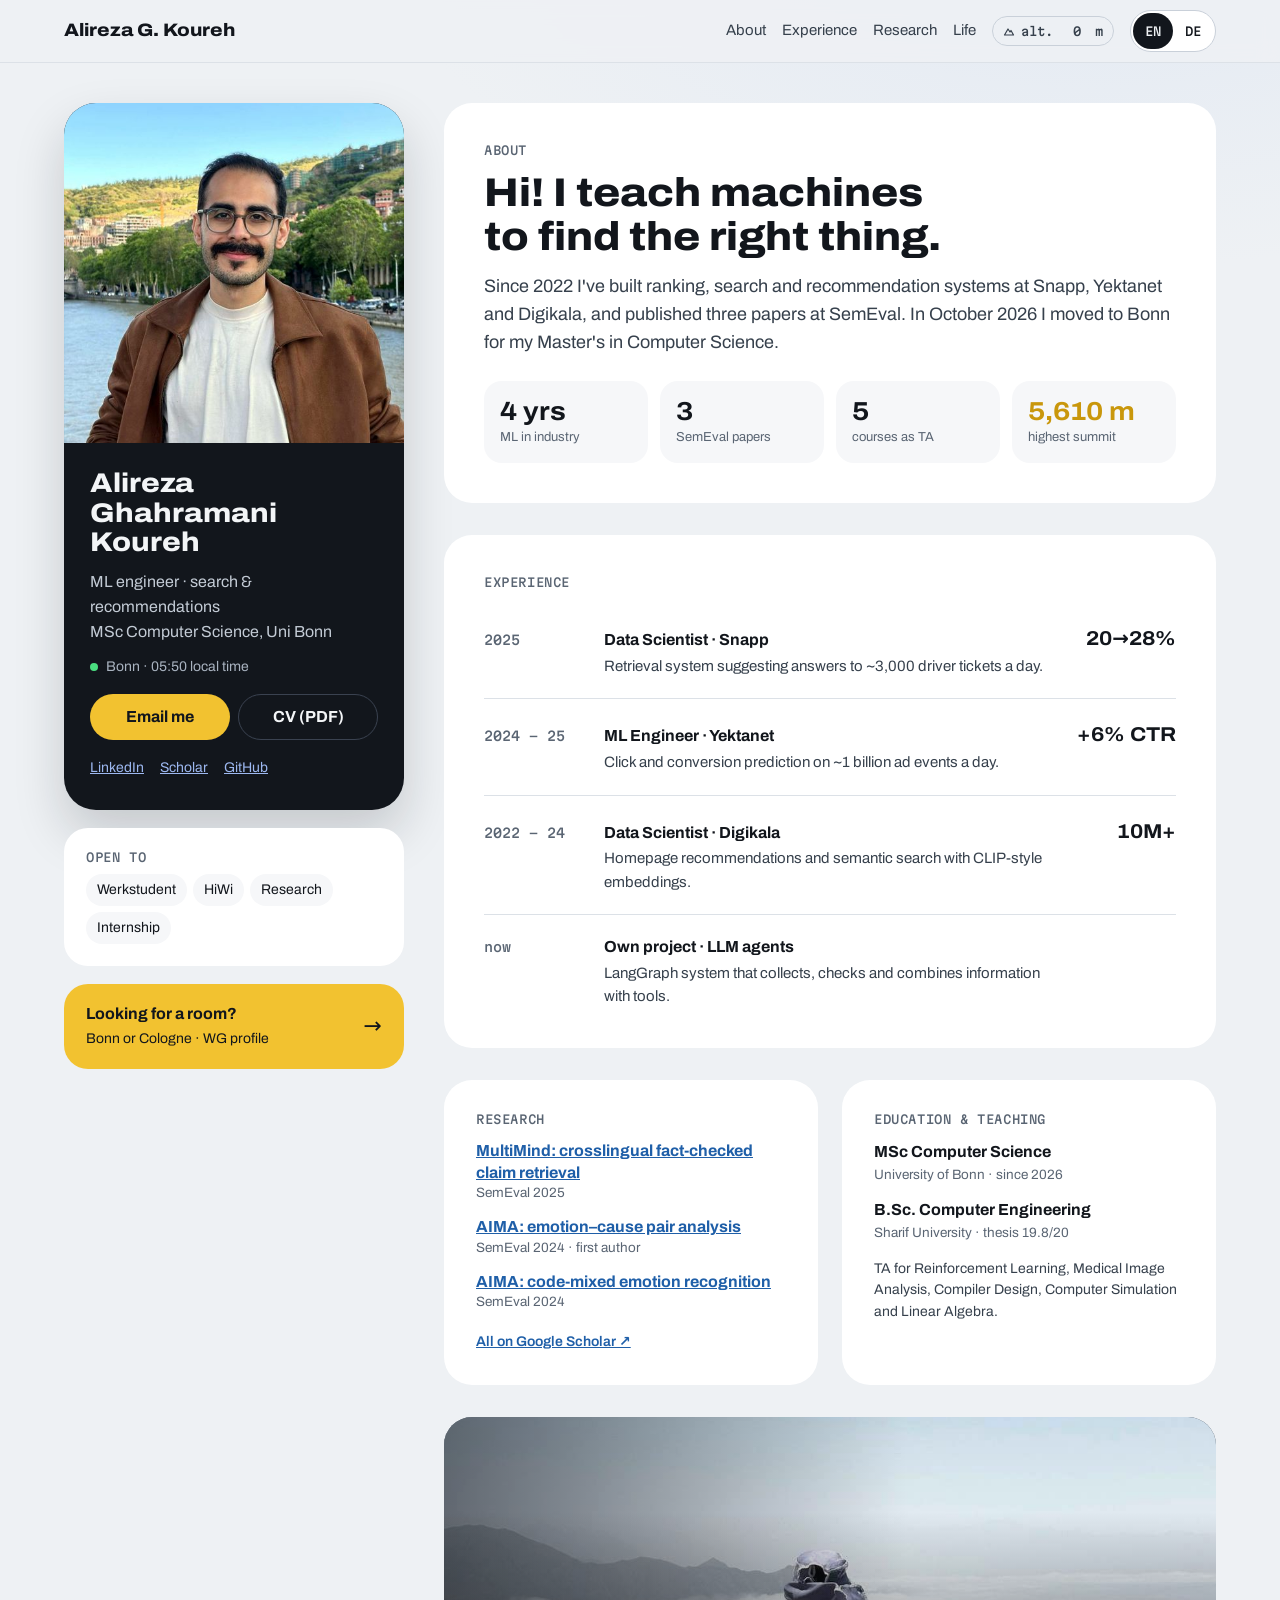
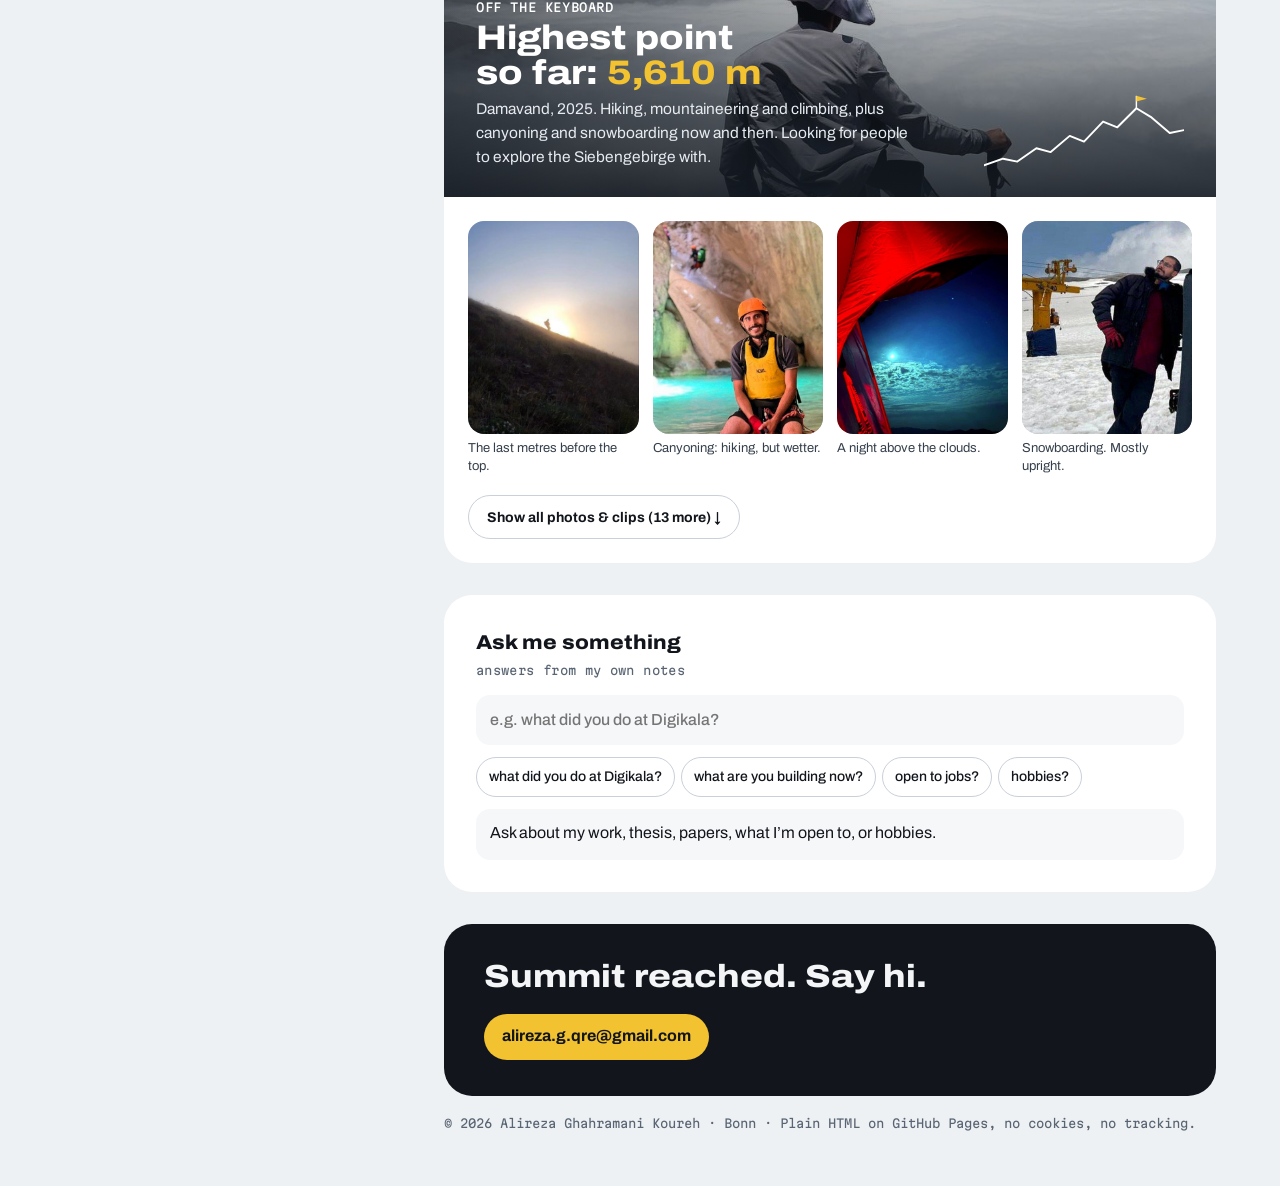
==== commit 3a35bd48: "Home DE: formal/neutral address (Sie), translate altimeter, fix Ask-me matching Co-Authored-By: Clau" ====
--- a/index.html
+++ b/index.html
@@ -28,7 +28,7 @@
       <a class="plain hide-sm" href="#life" data-i18n="nav.life">Life</a>
       <span class="alt hide-sm" title="Altitude: climbs while you scroll" aria-hidden="true">
         <svg width="12" height="12" viewBox="0 0 24 24" fill="none" stroke="currentColor" stroke-width="2.4" stroke-linecap="round" stroke-linejoin="round"><path d="M3 20l7-12 4 6 2-3 5 9z"/></svg>
-        alt.&nbsp;<span id="alt">0</span>&nbsp;m
+        <span data-i18n="alt">alt.</span>&nbsp;<span id="alt">0</span>&nbsp;m
       </span>
       <div class="lang" role="group" aria-label="Language">
         <button type="button" data-lang="en" aria-pressed="true">EN</button>
@@ -143,6 +143,6 @@
   </main>
 </div>
 
-<script src="assets/js/home.js?v=20" defer></script>
+<script src="assets/js/home.js?v=22" defer></script>
 </body>
 </html>
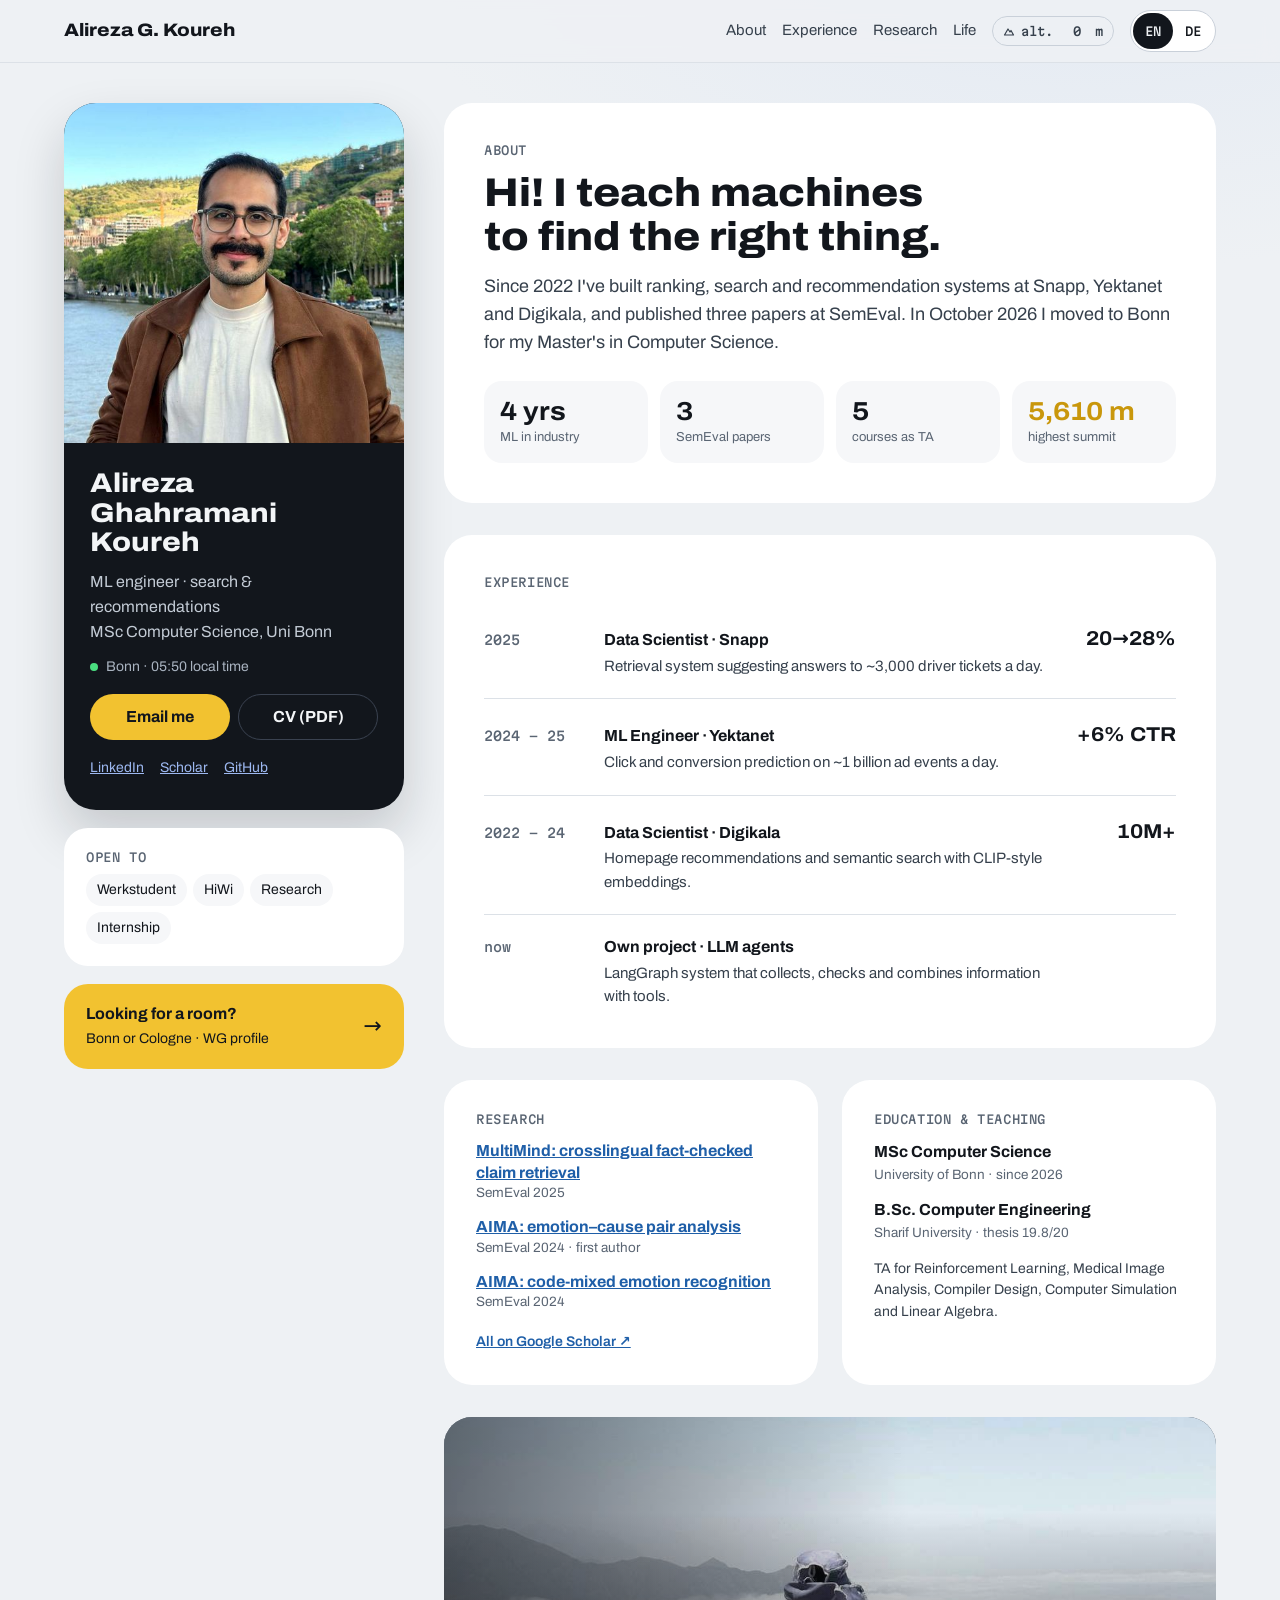
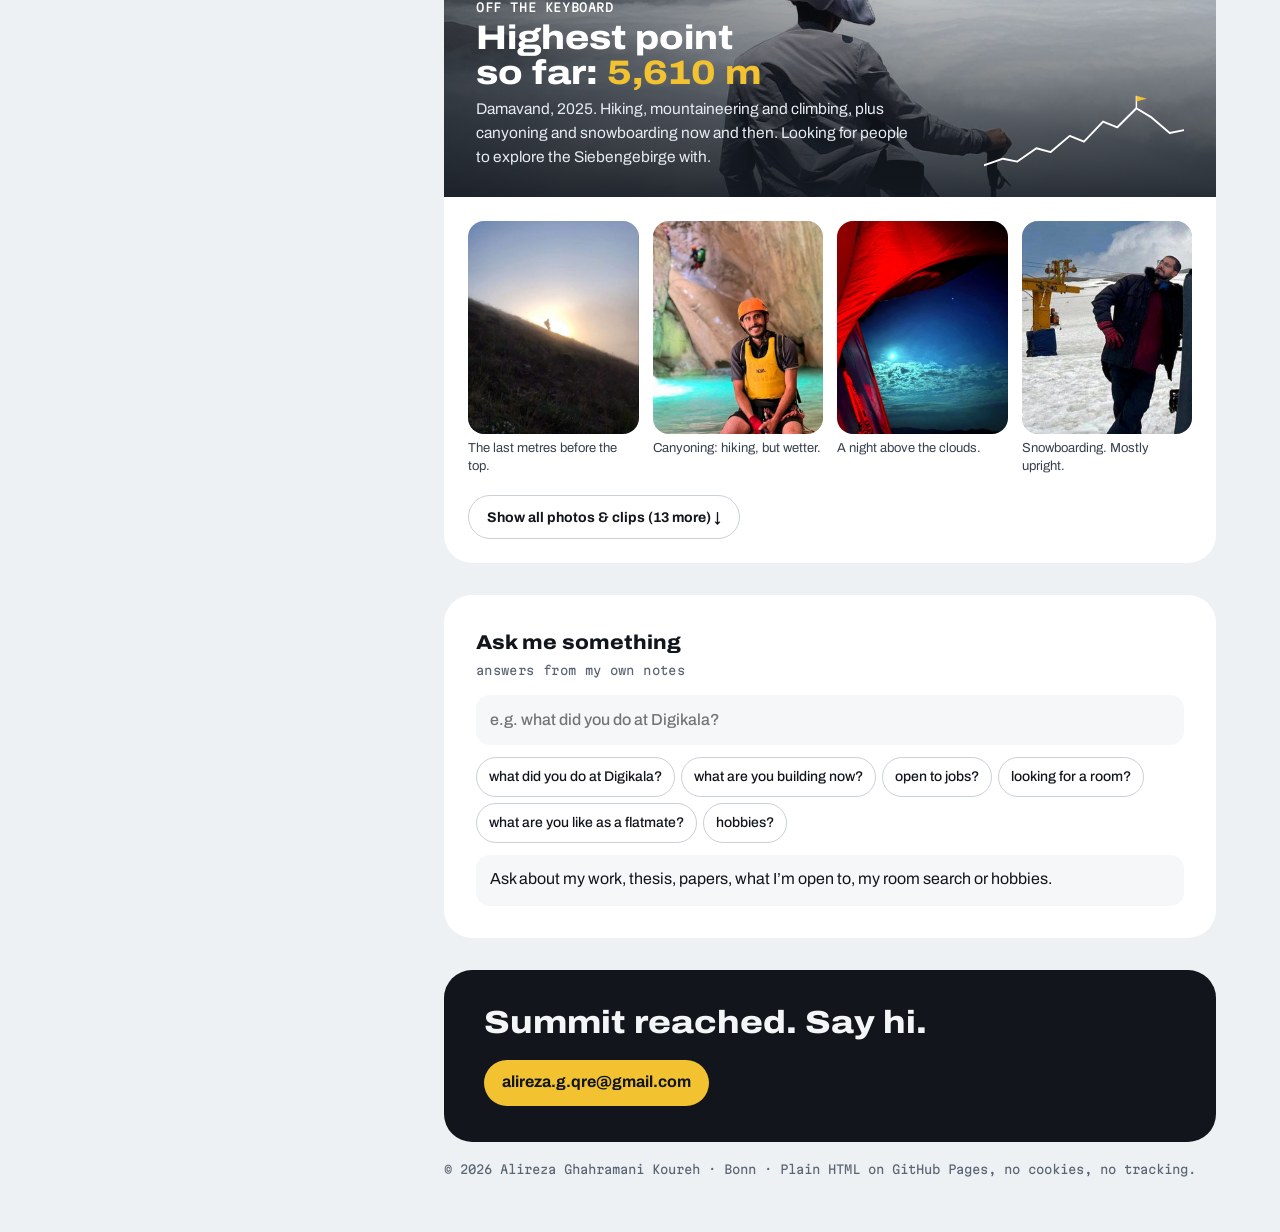
==== commit 7c9bc9ad: "Ask me: housing questions, smarter matching Co-Authored-By: Claude Opus 5.5 <noreply@anthropic.com>" ====
--- a/index.html
+++ b/index.html
@@ -143,6 +143,6 @@
   </main>
 </div>
 
-<script src="assets/js/home.js?v=22" defer></script>
+<script src="assets/js/home.js?v=24" defer></script>
 </body>
 </html>
